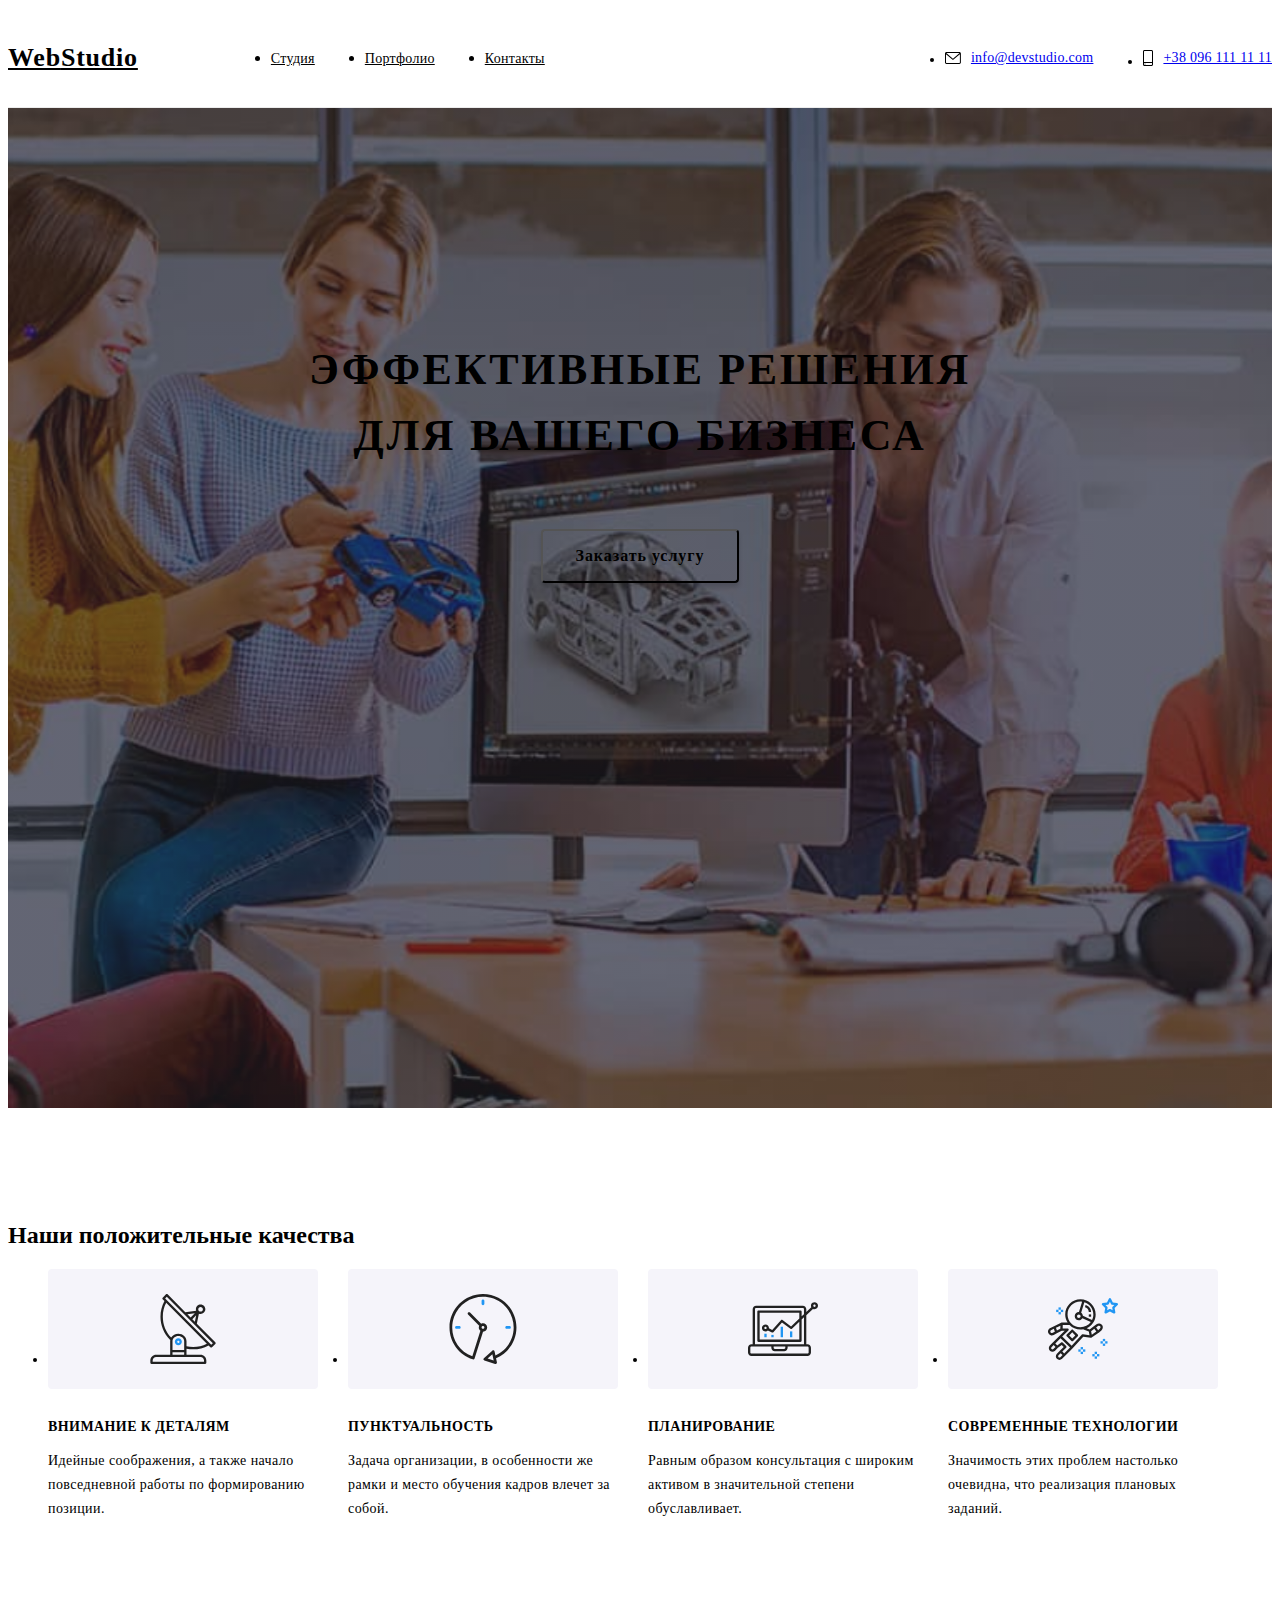
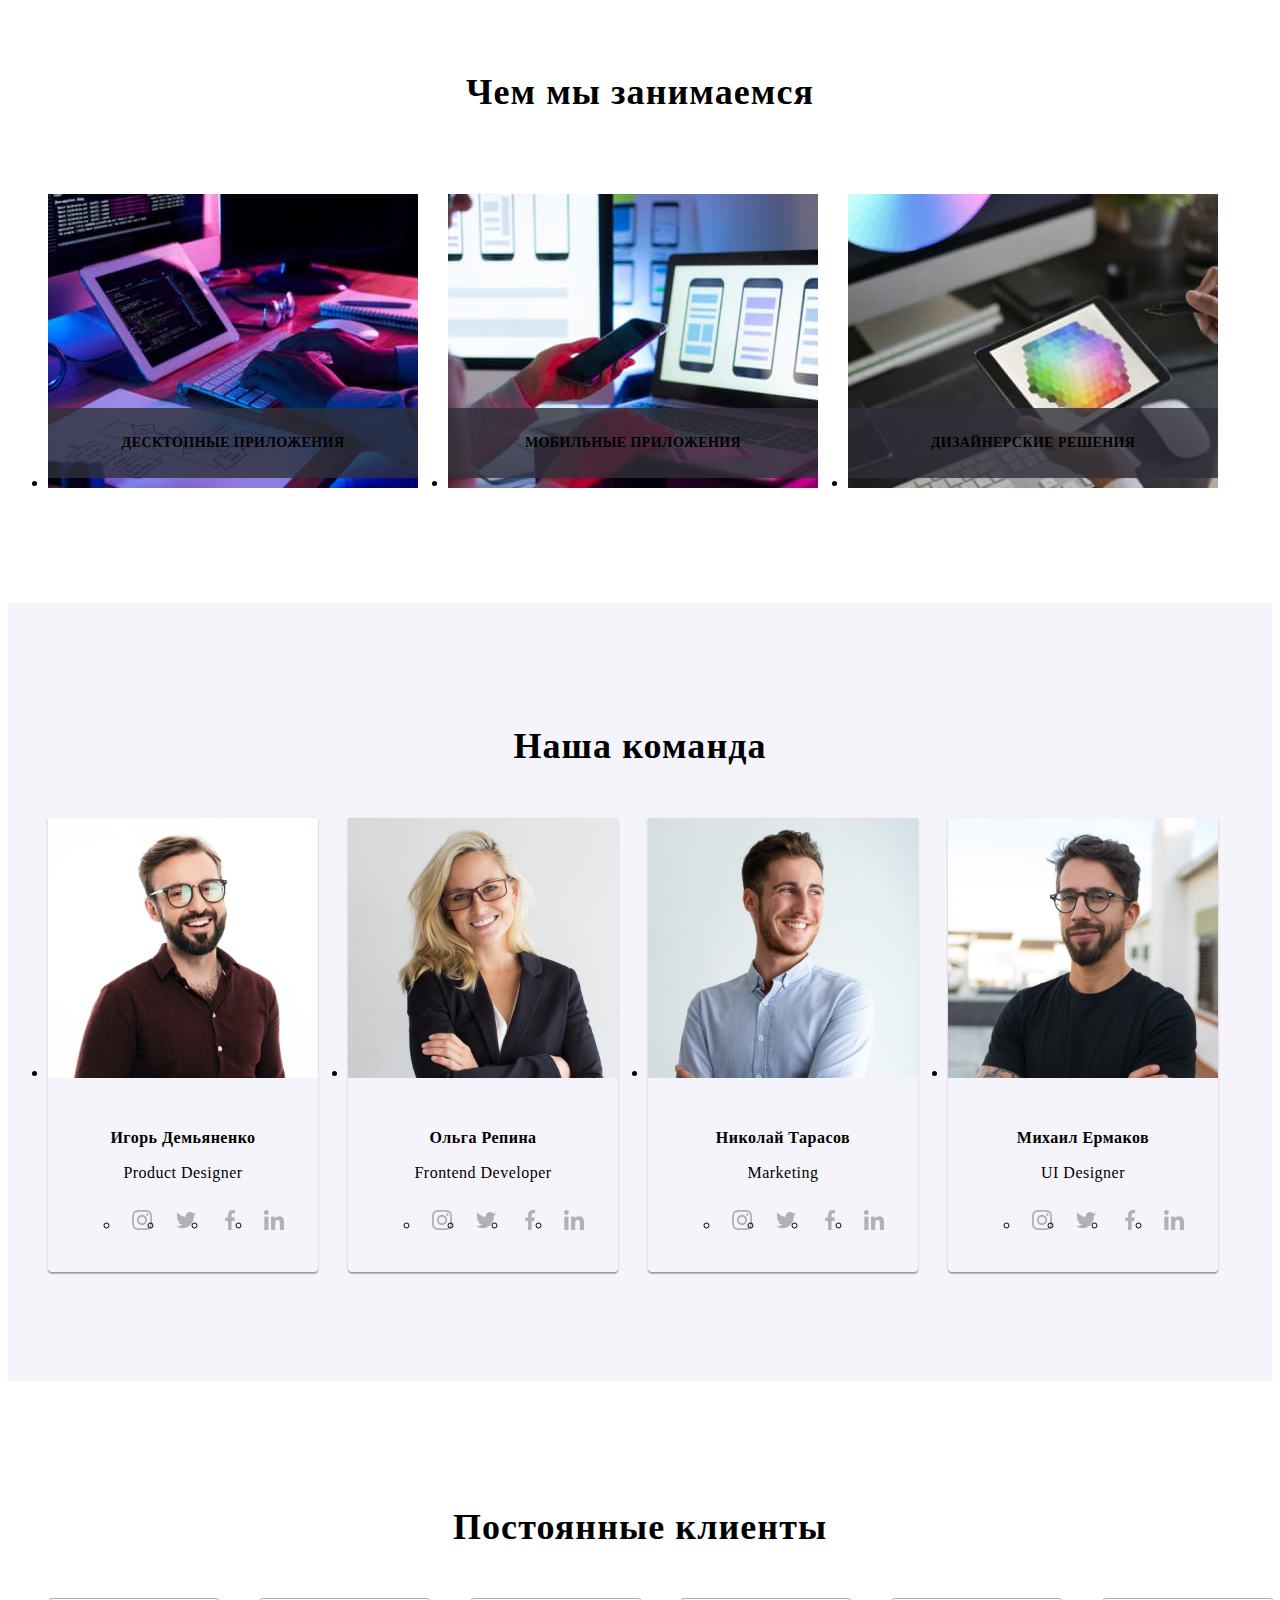
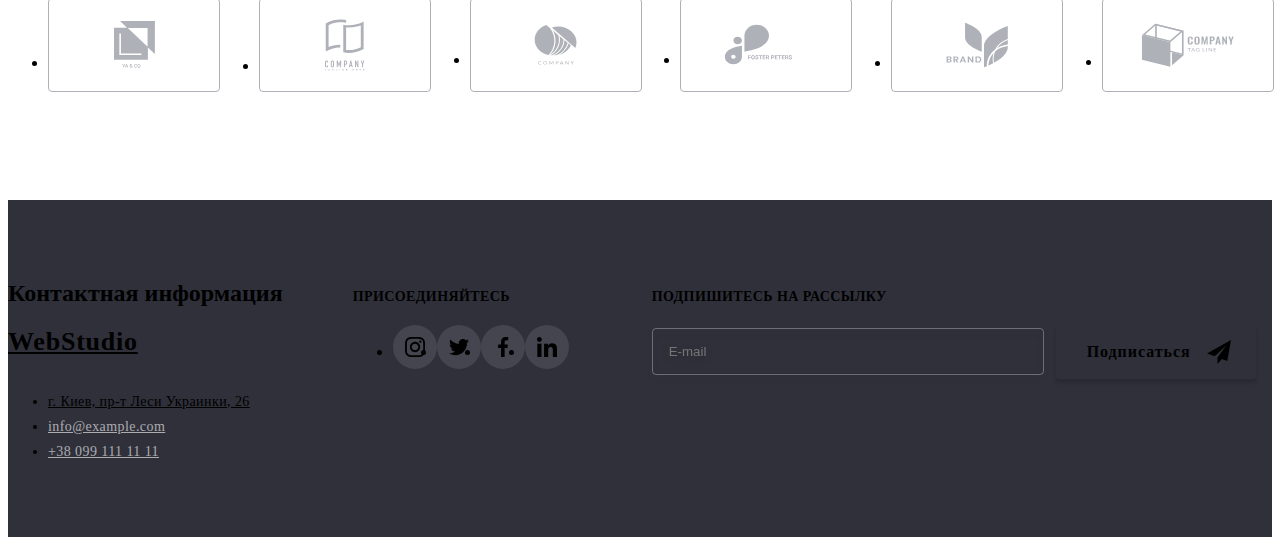
==== index.html @ 4a2175b0 "commit 1" ====
<!DOCTYPE html>
<html lang="ru">
<head>
    <meta charset="UTF-8">
    <meta http-equiv="X-UA-Compatible" content="IE=edge">
    <meta name="viewport" content="width, initial-scale=1.0">
    <title lang="en">WebStudio</title>
    <link rel="preconnect" href="https://fonts.gstatic.com">
    <link href="https://fonts.googleapis.com/css2?family=Raleway:wght@700&family=Roboto:wght@400;500;700;900&display=swap" rel="stylesheet">
    <link rel="stylesheet" href="https://cdnjs.cloudflare.com/ajax/libs/modern-normalize/1.1.0/modern-normalize.min.css" integrity="sha512-wpPYUAdjBVSE4KJnH1VR1HeZfpl1ub8YT/NKx4PuQ5NmX2tKuGu6U/JRp5y+Y8XG2tV+wKQpNHVUX03MfMFn9Q==" crossorigin="anonymous" referrerpolicy="no-referrer" />
    <link rel="stylesheet" href="https://cdnjs.cloudflare.com/ajax/libs/animate.css/4.1.1/animate.min.css"/>
    <link rel="stylesheet" href="./css/styles.css">
</head>
<body>
    <!--Шапка страницы-->
    <header class="header">     
       <!--Навигация на другие страницы-->
         <div class="container header-container">
            <nav class=" main-nav">
                <a  href="#WebStudio" class="logo link logo-shadow "><span class="logo-part">Web</span>Studio</a>
                <ul class="menu list">
                    <li class="menu-item">
                        <a class="menu-link link current" href="#студия">Студия</a>
                    </li>
                    <li class="menu-item">
                        <a class="menu-link link" href="./portfolio.html">Портфолио</a>
                    </li>
                    <li class="menu-item">
                        <a class="menu-link link" href="#контакты">Контакты</a>
                    </li>
                </ul>
            </nav>
            <ul class="communication list">
                <li class="communication-link ">                
                    <a class="mailto-tel-link link" href="mailto:info@devstudio.com">
                        <svg class=" icon" width="16"  height="12">
                            <use href="./images/icon/sprite.svg#icon-envelope" width="16" height="12"></use>
                        </svg>info@devstudio.com</a></li>
                <li class="communication-link" >
                    <a class="mailto-tel-link link" href="tel:+380961111111">
                        <svg class="icon" width="10" height="16"  >
                            <use href="./images/icon/sprite.svg#icon-smartphone" width="10" height="16" ></use>
                        </svg>+38 096 111 11 11</a></li>
             </ul>
         </div>
    </header>

    <main>
        <section class="hero">   
            <div class="container"> 
                <!--Решение-->
                <h1 class="hero-text">Эффективные решения для вашего бизнеса</h1>
                <button type="button" class="hero-button" data-modal-open> Заказать услугу </button> 
            </div>               
        </section>

      
        <section class="quality">
                <!--Положительные качества-->
            <div class="container"> 
                <h2 class="visually-hidden">Наши положительные качества</h2>
                <ul class="quality-list">
                    <li class="quality-item list">
                        <div class="quality-container">
                            <svg class="quality-icon">
                                <use href="./images/icon/sprite.svg#icon-antenna"></use>
                            </svg>
                        </div>
                        <h3 class="quality-title"> Внимание к деталям</h3>
                        <p class="quality-description">Идейные соображения, а также начало повседневной работы по формированию позиции.</p>
                    </li>
                    <li class="quality-item list">
                        <div class="quality-container">
                            <svg class="quality-icon">
                                <use href="./images/icon/sprite.svg#icon-clock"></use>
                            </svg>
                        </div>
                        <h3 class="quality-title"> Пунктуальность</h3>
                        <p class="quality-description">Задача организации, в особенности же рамки и место обучения кадров влечет за собой.</p>
                    </li>
                    <li class="quality-item list">
                        <div class="quality-container">
                            <svg class="quality-icon">
                                <use href="./images/icon/sprite.svg#icon-diagram"></use>
                            </svg>
                        </div>
                        <h3 class="quality-title"> Планирование</h3>
                        <p class="quality-description">Равным образом консультация с широким активом в значительной степени обуславливает.</p>
                    </li>
                    <li class="quality-item list">
                        <div class="quality-container">
                            <svg class="quality-icon">
                                <use href="./images/icon/sprite.svg#icon-astronaut"></use>
                            </svg>
                        </div>
                        <h3 class="quality-title"> Современные технологии</h3>
                        <p class="quality-description">Значимость этих проблем настолько очевидна, что реализация плановых заданий.</p>
                    </li>
                </ul>
            </div>
        </section>
   
            
        <section class="our-work">
            <!--Чем мы занимаемся--> 
            <div class="container">
                <h2 class="our-work-title">Чем мы занимаемся</h2>    
                <ul class="our-work-list list">
                    <li class="our-work-example">
                        <div class="out-work-card">
                            <img class="our-work-img" src="./images/work/typing_on_laptope.jpg" alt="Пишет код" width="370" height="294"  >
                            <p class="our-work-p">
                                Десктопные приложения
                            </p>
                        </div>
                    </li>
                    <li class="our-work-example">
                        <div class="out-work-card">
                            <img class="our-work-img" src="./images/work/laptop-screen.jpg" alt="Разрабатывает сайт под телефон" width="370" height="294" >
                            <p class="our-work-p">
                                Мобильные приложения
                            </p>
                        </div>
                    </li>
                    <li class="our-work-example">
                        <div class="out-work-card">
                            <img class="our-work-img" src="./images/work/thr-tablet.jpg" alt="Подбирает цветовую гамму" width="370" height="294" >
                            <p class="our-work-p">
                                Дизайнерские решения
                            </p>
                        </div>

                    </li>               
                </ul>
            </div>        

        </section>
  
        <section class="team">
            <!--Наша команда-->                  
            <div class="container">
                <h2 class="team-title">Наша команда</h2> 
                <ul class="team-list list">
                    <li class="team-item">
                       <img class="team-img" src="./images/team/igor-demyanenko.jpg" alt="Мужчина в очках" width="270" height="260">
                       <div class="team-item-information">
                         <h3 class="team-representative">Игорь Демьяненко</h3>
                         <p class="team-profession" lang="en">Product Designer</p>
                         <ul class="social-list list">
                             <li class="social-list-item">
                                 <a href="" class="social-list-link ">
                                    <svg class="social-list-icon">
                                        <use href="./images/icon/sprite.svg#icon-instagram"></use>
                                    </svg>   
                                 </a>
                                </li>
                             <li class="social-list-item">
                                 <a href=""  class="social-list-link ">
                                    <svg class="social-list-icon">
                                        <use href="./images/icon/sprite.svg#icon-twitter"></use>
                                    </svg>
                                 </a>
                                </li>
                             <li class="social-list-item">
                                 <a href=""  class="social-list-link ">
                                    <svg class="social-list-icon">
                                        <use href="./images/icon/sprite.svg#icon-facebook"></use>
                                    </svg>
                                 </a>
                                </li>
                             <li class="social-list-item">
                                 <a href=""  class="social-list-link ">
                                    <svg class="social-list-icon">
                                        <use href="./images/icon/sprite.svg#icon-linkedin"></use>
                                    </svg>
                                 </a>
                                </li>
                         </ul>
                       </div>                      
                   </li>
                    <li class="team-item">
                       <img class="team-img" src="./images/team/olga-repina.jpg" alt="Женщина в очках" width="270" height="260">
                       <div class="team-item-information">
                         <h3 class="team-representative">Ольга Репина</h3>
                         <p class="team-profession" lang="en">Frontend Developer</p>
                         <ul class="social-list list">
                            <li class="social-list-item">
                                <a  href="" class="social-list-link ">
                                   <svg class="social-list-icon">
                                       <use href="./images/icon/sprite.svg#icon-instagram"></use>
                                   </svg>   
                                </a>
                               </li>
                            <li class="social-list-item">
                                <a  href="" class="social-list-link ">
                                   <svg class="social-list-icon">
                                       <use href="./images/icon/sprite.svg#icon-twitter"></use>
                                   </svg>
                                </a>
                               </li>
                            <li class="social-list-item">
                                <a href=""  class="social-list-link ">
                                   <svg class="social-list-icon">
                                       <use href="./images/icon/sprite.svg#icon-facebook"></use>
                                   </svg>
                                </a>
                               </li>
                            <li class="social-list-item">
                                <a  href="" class="social-list-link ">
                                   <svg class="social-list-icon">
                                       <use href="./images/icon/sprite.svg#icon-linkedin"></use>
                                   </svg>
                                </a>
                               </li>
                        </ul>
                       </div>
                   </li>
                   <li class="team-item">
                       <img class="team-img" src="./images/team/nikolay-tarasov.jpg" alt="Мужчина" width="270" height="260">
                       <div class="team-item-information">
                         <h3 class="team-representative">Николай Тарасов</h3>
                         <p class="team-profession" lang="en">Marketing</p>
                         <ul class="social-list list">
                            <li class="social-list-item">
                                <a  href="" class="social-list-link ">
                                   <svg class="social-list-icon">
                                       <use href="./images/icon/sprite.svg#icon-instagram"></use>
                                   </svg>   
                                </a>
                               </li>
                            <li class="social-list-item">
                                <a  href="" class="social-list-link ">
                                   <svg class="social-list-icon">
                                       <use href="./images/icon/sprite.svg#icon-twitter"></use>
                                   </svg>
                                </a>
                               </li>
                            <li class="social-list-item">
                                <a  href="" class="social-list-link ">
                                   <svg class="social-list-icon">
                                       <use href="./images/icon/sprite.svg#icon-facebook"></use>
                                   </svg>
                                </a>
                               </li>
                            <li class="social-list-item">
                                <a  href="" class="social-list-link ">
                                   <svg class="social-list-icon">
                                       <use href="./images/icon/sprite.svg#icon-linkedin"></use>
                                   </svg>
                                </a>
                               </li>
                        </ul>
                       </div>
                   </li>
                   <li class="team-item">
                       <img class="team-img" src="./images/team/mikhail-yermakov.jpg" alt="Мужчина в очках" width="270" height="260">
                       <div class="team-item-information">
                         <h3 class="team-representative">Михаил Ермаков</h3>
                         <p class="team-profession" lang="en">UI Designer</p>
                         <ul class="social-list list">
                            <li class="social-list-item">
                                <a  href="" class="social-list-link ">
                                   <svg class="social-list-icon">
                                       <use href="./images/icon/sprite.svg#icon-instagram"></use>
                                   </svg>   
                                </a>
                               </li>
                            <li   class="social-list-item">
                                <a href="" class="social-list-link ">
                                   <svg class="social-list-icon">
                                       <use href="./images/icon/sprite.svg#icon-twitter"></use>
                                   </svg>
                                </a>
                               </li>
                            <li   class="social-list-item">
                                <a href="" class="social-list-link ">
                                   <svg class="social-list-icon">
                                       <use href="./images/icon/sprite.svg#icon-facebook"></use>
                                   </svg>
                                </a>
                               </li>
                            <li  class="social-list-item">
                                <a href="" class="social-list-link ">
                                   <svg class="social-list-icon">
                                       <use href="./images/icon/sprite.svg#icon-linkedin"></use>
                                   </svg>
                                </a>
                               </li>
                        </ul>
                       </div>

                   </li>
               </ul>
            </div>       

        </section>
        
        <section class="customers">
            <!--Постоянные клиенты-->
            <div class="container">
                <h2 class="customers-title">Постоянные клиенты</h2>
                <ul class="customers-list list">
                    <li class="customers-item list">
                        <a  href="" class="customers-list-link">
                            <svg class="customers-list-icon" width="41" height="47">
                                <use href="./images/icon/sprite.svg#icon-group-ya_co"></use>
                            </svg>   
                        </a>
                    </li>
                    <li  class="customers-item list">
                        <a  href="" class="customers-list-link">
                            <svg class="customers-list-icon" width="40" height="52">
                                <use href="./images/icon/sprite.svg#icon-group_company"></use>
                            </svg>   
                        </a>
                    </li>
                    <li class="customers-item list">
                        <a  href="" class="customers-list-link" >
                            <svg class="customers-list-icon" width="43" height="41">
                                <use href="./images/icon/sprite.svg#icon-group-compan"></use>
                            </svg>   
                        </a>
                    </li>
                    <li class="customers-item list">
                        <a  href="" class="customers-list-link">
                            <svg class="customers-list-icon" width="85" height="41">
                                <use href="./images/icon/sprite.svg#icon-group_foster"></use>
                            </svg>   
                        </a>
                    </li>
                    <li class="customers-item list" >
                        <a  href="" class="customers-list-link">
                             <svg class="customers-list-icon" width="63" height="46">
                                <use href="./images/icon/sprite.svg#icon-group_brand"></use>
                            </svg>   
                        </a>
                    </li>
                    <li class="customers-item list" > 
                        <a  href="" class="customers-list-link">
                             <svg class="customers-list-icon" width="94" height="44">
                                 <use href="./images/icon/sprite.svg#icon-group_tag"></use>
                             </svg>   
                         </a>
                    </li>
                </ul>
            </div>

        </section>
       
    </main>

    <footer class="footer">
        <div class="container footer-container">
            <div class="conteiner-address">
                <h2 class="visually-hidden">Контактная информация</h2>
                <!--Контактная информация-->       
                <a  href="#WebStudio" class="logo link logo-retreat"><span class="logo-part">Web</span><span class="logo-footer">Studio</span> </a>
               <address>
                   <ul class="footer-list list">
                       <li class="footer-item"> <a class="footer-address link" href="https://goo.gl/maps/m8xyBrowQKkQdfv96" target="_blank" rel="noopener noreferrer" >г. Киев, пр-т Леси Украинки, 26</a></li>
                       <li class="footer-item"><a class="footer-mailto link" href="mailto:info@example.com">info@example.com</a></li>
                       <li class="footer-item"> <a class="footer-tel link" href="tel:+380991111111">+38 099 111 11 11</a></li>  
                   </ul>               
               </address>
            </div>
           <div class="container-join">
            <h3 class="join-title" >присоединяйтесь</h3>
            <!--Coц сети--> 
            <ul class="join-list list">
             <li class="join-list-item">
                 <a  href="#" class="join-list-link ">
                    <svg class="join-list-icon">
                        <use href="./images/icon/sprite.svg#icon-instagram"></use>
                    </svg>   
                 </a>
                </li>
             <li class="join-list-item">
                 <a  href="#" class="join-list-link ">
                    <svg class="join-list-icon">
                        <use href="./images/icon/sprite.svg#icon-twitter"></use>
                    </svg>
                 </a>
                </li>
             <li class="join-list-item">
                 <a  href="#" class="join-list-link ">
                    <svg class="join-list-icon">
                        <use href="./images/icon/sprite.svg#icon-facebook"></use>
                    </svg>
                 </a>
                </li>
             <li class="join-list-item">
                 <a  href="#" class="join-list-link ">
                    <svg class="join-list-icon">
                        <use href="./images/icon/sprite.svg#icon-linkedin"></use>
                    </svg>
                 </a>
                </li>
         </ul>
           </div>
           <div class="conteiner-form">
               <h3 class="form-title">Подпишитесь на рассылку</h3>
               <form action="#" class="footer-form">
                   <label class="footer-label">
                       <span class="footer-label">
                            <input class="footer-input" type="email" name="email" placeholder="E-mail" required>
                            <button class="subscribe" type="submit">Подписаться
                                <svg class="subscribe-icon" width="24" height="24">
                                    <use href="./images/icon/sprite.svg#icon-send" ></use>
                                </svg>
                            </button>
                       </span>
                   </label>              
               </form>
           </div>
        </div>
    </footer>

    <div class="backdrop is-hidden" data-modal>
        <div class="modal ">
            <button type="button" class="modal-button" data-modal-close>
                <svg class="modal-icon" width="11" height="11">
                    <use href="./images/icon/sprite.svg#icon-dagger" ></use>
                </svg>
            </button>
            <form action="#" class="modal-form">
                <p class="modal-form-heat">Оставьте свои данные, мы вам перезвоним</p>
                <label class="modal-form-field">
                    Имя
                    <span class="modal-form-imput-wrapper">
                        <input type="text" name="user-name" class="modal-form-imput" 
                        minlength="2" pattern="[a-zA-Zа-яёА-ЯЁ]+" 
                        title="Имя должно содержать символы кирилицы или латиницы" required>
                        <svg class="modal-form-icon">
                            <use href="./images/icon/sprite.svg#icon-people"></use>
                        </svg>  
                    </span>
                </label>
                <label class="modal-form-field">
                    Телефон
                    <span class="modal-form-imput-wrapper">
                        <input type="tel" name="tel" class="modal-form-imput" 
                        pattern="[0-9]{3}-[0-9]{3}-[0-9]{2}-[0-9]{2}" title="050-000-00-00" required>
                        <svg class="modal-form-icon">
                            <use href="./images/icon/sprite.svg#icon-tel"></use>
                        </svg>  
                    </span>
                </label>
                <label class="modal-form-field">
                    Почта
                    <span class="modal-form-imput-wrapper">
                        <input type="email" name="email" class="modal-form-imput" required>
                        <svg class="modal-form-icon">
                            <use href="./images/icon/sprite.svg#icon-letter"></use>
                        </svg>  
                    </span>
                </label>
                <label class="modal-form-field">
                    Комментарий
                    <textarea name="user-message" class="modal-form-message" placeholder="Введите текст"></textarea>
                </label>
                <input type="checkbox" class="modal-form-checkbox visually-hidden" id="accept-police" required>
                <label for="accept-police" class="modal-form-checkbox-label"> 
                    Соглашаюсь с рассылкой и принимаю &nbsp; <a class="modal-form-checlbox-link link" href="#">Условия договора</a>
                </label>
                <button type="submit" class="modal-form-button">    
                    Отправить
                </button>
            </form>            

        </div>
    </div>

    <script src="./js/modal.js"></script>
</body>
</html>
---- css/styles.css ----
/*============header============*/




.header-container{
    display:flex;     
}

.header{
    border-bottom: 1px solid #ECECEC;
    padding-top: 25px;
    padding-bottom: 24px;
}

.main-nav{
    display: flex;
    align-items: center;
}

/*LOGO*/

.logo{
    margin-right: 93px;
    font-family: var(--secondary-font);
    font-weight: 700;
    font-size: 26px;
    line-height: 1.19;
    letter-spacing: 0.03em;

    color: #000000;
}

.logo-part{
    color: var(--accent-color);
}

/*MENU*/

.link.current{
    color: var(--accent-color);
}

.menu{
    display: flex; 
    align-items: center;
}

.menu-item:not(:last-child){
    margin-right: 50px;
}

.menu-link{
    position: relative;
    font-size: 14px;
    line-height: 1.14;
    letter-spacing: 0.02em;
    padding: 32px 0;         

    color: var(--title-text-colot);

    transition: color 250ms cubic-bezier(0.4, 0, 0.2, 1);
    animation-duration: 500ms;
}

.menu-link:hover,
.menu-link:focus{
    color:var(--accent-color);
}

.menu-link.current::after{
    content: "";
    position: absolute;
    width: 100%;
    height: 4px;
    bottom: 0;
    right: 0;

    background-color: var(--accent-color);
    border-radius: 2px;
}

/*MAILTO AND TEL*/

.communication{
    display: flex;
    margin-left: auto;
    align-items: center;

    font-size: 14px;
    line-height: 1.14;
    letter-spacing: 0.02em;

    fill: var(--secondary-color);
}

.communication-link:not(:last-child){
    margin-right: 50px;
}

.mailto-tel-link{
    display: flex;
    align-items: center;

    transition: fill 250ms cubic-bezier(0.4, 0, 0.2, 1),
    color 250ms cubic-bezier(0.4, 0, 0.2, 1);
}

.mailto-tel-link:hover,
.mailto-tel-link:focus{
    color: var(--accent-color);
    fill: var(--accent-color);
}

.icon{
    margin-right: 10px;
}


/*-----------INDEX--------------*/


/*============header============*/

/*hero*/

.hero{
    background-position: center;
    background-size: cover;
    max-width: 1600px;
    height: 600px;
    margin: 0 auto;
    padding-top: 200px;
    padding-bottom: 200px;

    background-color: #2F303A;
    background-image: linear-gradient(rgba(47, 48, 58, 0.4),
    rgba(47, 48, 58, 0.4))
    ,url("../images/hero/hero.jpg");

    text-align: center;

}

.hero-text{
    margin-right: auto;
    margin-left: auto;

    text-align: center;
    text-transform: uppercase;
    font-weight: 900;
    font-size: 44px;
    line-height: 1.5;
    letter-spacing: 0.06em;
    width: 696px;

    color: var(--primary-bg-color);
    }

 .hero-button{
    padding: 10px 32px;
    margin-top: 30px;
    
    font-family: var(--main-font);
    font-weight: 700;
    font-size: 16px;
    line-height: 1.88;
    align-items: center;
    letter-spacing: 0.06em;
    cursor:pointer;

    color: var(--primary-bg-color);

    background-color: var(--accent-color);
    box-shadow: 0px 4px 4px rgba(0, 0, 0, 0.15);
    border-radius: 4px;
    }


    /*quality*/

.quality{
    padding-top: 94px;
}

 .quality-list{
    display: flex;
    flex-wrap: wrap;
    margin-top: -30px;
    margin-left: -30px;


    font-weight: 400;
    font-size: 14px;
    letter-spacing: 0.03em;
    }

.quality-item {
    margin-top:  30px;
    margin-left: 30px;
    width: 270px;
    
}

.quality-title{
    margin-bottom: 10px;
    font-weight: 700;
    font-size: 14px;
    line-height: 1.14;
    text-transform: uppercase;

    color: var(--title-text-colot);
    }

    .quality-description{
        line-height: 1.71;
    }

.quality-container{
    display: flex;
    align-items: center;
    justify-content: center;
    height: 120px;
    width: 100%;
    text-align: center;
    margin-bottom: 30px;

    background: #F5F4FA;
    border-radius: 4px;
}

.quality-icon{
    width: 70px;
    height: 70px;
}

    /*work*/

.our-work{
    padding-top: 94px;
    padding-bottom: 94px;
}    

.our-work-title{
    padding-bottom: 50px;
    font-weight: 700;
    font-size: 36px;
    line-height: 1.16;
    text-align: center;
    letter-spacing: 0.03em;

    color: var(--title-text-colot);
}

.our-work-list{
    display: flex;
    flex-wrap: wrap;
    margin-top: -30px;
    margin-left: -30px;

}

.our-work-example{
    margin-top: 30px;
    margin-left: 30px;
}

.out-work-card{
    position: relative;
}

.our-work-p{
    position: absolute;
    padding-top: 27px;
    padding-bottom: 27px;
    width: 100%;
    bottom: 0;
    right: 0;

    font-family: var(--main-font);
    font-weight: 700;
    font-size: 14px;
    line-height: 1.14;
    text-align: center;
    letter-spacing: 0.03em;
    text-transform: uppercase;

    color: var(--primary-bg-color);
    background-color: rgba(47, 48, 58, 0.8);
}

/*team*/

.team{
    background: #F5F4FA;
    padding-top: 94px;
    padding-bottom: 94px;
}



.team-title{
    margin-bottom: 50px;
    font-weight: 700;
    font-size: 36px;
    line-height: 1.16;
    text-align: center;
    letter-spacing: 0.03em;

    color: var(--title-text-colot);
}

.team-list{
    display: flex;
    flex-wrap: wrap;
    margin-top: -30px;
    margin-left: -30px;
}

.team-item{
    margin-top: 30px;
    margin-left: 30px;

    width: 270px;
    background-color: var(--primary-bg-color);
    box-shadow: 0px 1px 3px rgba(0, 0, 0, 0.12), 
    0px 1px 1px rgba(0, 0, 0, 0.14), 0px 2px 1px rgba(0, 0, 0, 0.2);
    border-radius: 0px 0px 4px 4px;
}

.team-item-information{
    padding: 30px 32px;
}

.team-representative{
    margin-bottom: 10px;
    font-size: 16px;
    line-height: 1.19;
    text-align: center;
    white-space: pre;
    letter-spacing: 0.03em;

    color: var(--title-text-colot);
}

.team-profession{
    margin-bottom: 16px;
    font-weight: 400;
    font-size: 16px;
    line-height: 1.19;

    text-align: center;
    letter-spacing: 0.03em;
}

.social-list{
    display: flex;
    justify-content: space-between;
}

.social-list-icon{
    width: 20px;
    height: 20px;
}

.social-list-link{
    display: flex;
    align-items: center;
    justify-content: center;
    width: 44px;
    height: 44px;
    border-radius: 50%;
    background-color: transparent;
    fill: #AFB1B8;

    transition: fill 250ms cubic-bezier(0.4, 0, 0.2, 1),
    background-color 250ms cubic-bezier(0.4, 0, 0.2, 1);
}

.social-list-link:focus,
.social-list-link:hover{
    background-color:var(--accent-color);
    fill: var(--primary-bg-color);
} 

/*===============CUSTOMERS===================*/

.customers{
    padding-top: 94px;
    padding-bottom: 94px;
}

.customers-title{
    font-weight: 700;
    font-size: 36px;
    line-height: 1.17;
    text-align: center;
    letter-spacing: 0.03em;

    margin-bottom: 50px;
 
    color: var(--title-text-colot);
}

.customers-item:not(:last-child){
    margin-right: 30px;

}

.customers-list{
    display: flex;
    justify-content: space-between;
    align-items: center;
}

.customers-item{
    width: 170px;
    height: 92px;
}

.customers-list-link{
    display: flex;
    align-items: center;
    justify-content: center;
    width: 100%;
    height: 100%;
    text-align: center;

    background: transparent;
    fill:#AFB1B8;
    border: 1px solid #AFB1B8;
    border-radius: 4px;

    transition: fill 250ms cubic-bezier(0.4, 0, 0.2, 1),
    border 250ms cubic-bezier(0.4, 0, 0.2, 1);
}

.customers-list-link:hover,
.customers-list-link:focus{
    fill: var(--accent-color);
    border:1px solid var(--accent-color);
}


/*============FOOTER===============*/
.footer{
    
    padding-top: 60px;
    padding-bottom: 60px;
    background: #2F303A;
}

.footer-container{
    display: flex;
    align-items: baseline;
}

/* address */

.logo-footer{ 
    color: var(--primary-bg-color);
}

.logo-retreat{
    display: inline-block;
    margin-bottom: 20px;
    margin-right: 0;
}


.footer-item{
    font-style: normal;
    font-weight: 400;
    font-size: 14px;
    line-height: 1.17;

    letter-spacing: 0.03em;
}

.footer-item:not(:last-child){
    margin-bottom: 9px;
}

.footer-address{
    color: var(--primary-bg-color);
}

.footer-mailto,
.footer-tel{
    color: rgba(255, 255, 255, 0.6);

    transition: color 250ms cubic-bezier(0.4, 0, 0.2, 1);
}


.footer-mailto:hover,
.footer-mailto:focus{
    color: var(--accent-color);
}

.footer-tel:hover,
.footer-tel:focus{
    color: var(--accent-color);
}

.conteiner-address{
    margin-right: 70px;
}

/* join */

.container-join{ 
    margin-right: 93px;  
    width: 206px;
}

.join-title{
    margin-bottom: 20px;
    font-weight: 700;
    font-size: 14px;
    line-height: 1.14;
    letter-spacing: 0.03em;
    text-transform: uppercase;

    color: var(--primary-bg-color);
}

.join-list{
    display: flex;
    justify-content: space-between;
}


.join-list:not(:last-child){
    margin-right: 10px;
}


.join-list-icon{
    width: 20px;
    height: 20px;
}

.join-list-link{
    display: flex;
    align-items: center;
    justify-content: center;
    width: 44px;
    height: 44px;
    border-radius: 50%;
    background-color: rgba(255, 255, 255, 0.1);;
    fill: var(--primary-bg-color);

    transition: background-color 250ms cubic-bezier(0.4, 0, 0.2, 1);
}

.join-list-link:focus,
.join-list-link:hover{
    background-color:var(--accent-color);
} 

/* footer-form */

.conteiner-form{
    width: 570px;
}

.form-title{
    margin-bottom: 20px;
    font-family: var(--main-font);
    font-weight: 700;
    font-size: 14px;
    line-height: 1.14;
    letter-spacing: 0.03em;
    text-transform: uppercase;

    color: var(--primary-bg-color);
}

.footer-label{
    display: flex;
    align-items: center;
}

.footer-input{
    padding: 15px 16px;
    width: 358px;
    background-color: transparent;

    border: 1px solid rgba(255, 255, 255, 0.3);
    filter: drop-shadow(0px 4px 4px rgba(0, 0, 0, 0.15));
    border-radius: 4px;
    color: var(--primary-bg-color);
}

.footer-input:focus{
    outline: none;
    border-color: var(--primary-bg-color);
    background-color: transparent;
    color: var(--primary-bg-color);

}

.subscribe{
    width: 200px;
    padding-top: 10px;
    padding-bottom: 10px;
    padding-left: 29px;
    margin-left: 12px;

    font-family: var(--main-font);
    font-weight: 700;
    font-size: 16px;
    line-height: 1.87;
    color: var(--primary-bg-color);

    display: flex;
    align-items: center;
    text-align: center;
    letter-spacing: 0.06em;
    cursor: pointer;

    background-color: var(--accent-color);
    box-shadow: 0px 4px 4px rgba(0, 0, 0, 0.15);
    border-radius: 4px;
    border-color: transparent;
}

.subscribe-icon{
    fill: var(--primary-bg-color);
    margin: auto;
}

/*-----------PORTFOLIO-------------*/

/*------offers-------*/
.offers{
    padding-top: 94px;
    margin-bottom: 50px;
}

.offers-list{
    display: flex;
    justify-content: center;
}

.offer-item:not(:last-child){
    margin-right: 8px;
}
  

.button{
    padding: 6px 22px;
    font-family:var(--main-font);
    font-weight: 500;
    font-size: 16px;
    line-height: 1.63;

    text-align: center;
    letter-spacing: 0.03em;

    cursor:pointer;

    color: var(--title-text-colot);
    background-color: #F5F4FA;
    border-radius: 4px;
    border-color: transparent;

    transition: box-shadow 250ms cubic-bezier(0.4, 0, 0.2, 1),
    background-color 250ms cubic-bezier(0.4, 0, 0.2, 1),
    color 250ms cubic-bezier(0.4, 0, 0.2, 1);
}

.button:focus,
.button:hover{
    color: var(--primary-bg-color);
    background-color: var(--accent-color);
    box-shadow: 0px 3px 1px rgba(0, 0, 0, 0.1), 0px 1px 2px rgba(0, 0, 0, 0.08), 0px 2px 2px rgba(0, 0, 0, 0.12);
}

/*---------img------------*/

.portfolio{
    padding-bottom: 94px;
}

.portfolio-list{
    display: flex;
    flex-wrap: wrap;
    margin-left: -30px;
    margin-top: -30px;
}

.portfolio-item{
    margin-left: 30px;
    margin-top: 30px;
    width: 370px;
    text-decoration: none;

    background-color: var(--primary-bg-color);
    box-sizing: border-box;
}

.portfolio-focus{
    display: block;
    text-decoration: none;
    color: currentColor;

    transition: box-shadow 250ms cubic-bezier(0.4, 0, 0.2, 1);
}

.portfolio-focus:hover,
.portfolio-focus:focus{
    box-shadow: 0px 1px 1px rgba(0, 0, 0, 0.12), 
    0px 4px 4px rgba(0, 0, 0, 0.06), 1px 4px 6px rgba(0, 0, 0, 0.16);
}

.portfolio-information{
    padding: 20px 24px;
    border-right: 1px solid #EEEEEE;
    border-bottom: 1px solid #EEEEEE;
    border-left: 1px solid #EEEEEE;
    text-decoration: none;
}

.portfolio-title{
    margin-bottom: 4px;

    font-family: var(--main-font);
    font-weight: 700;
    font-size: 18px;
    line-height: 2;
    letter-spacing: 0.06em;

    color: var(--title-text-colot);
}

.portfolio-text{
    font-weight: 400;
    font-size: 16px;
    line-height: 1.88;

    letter-spacing: 0.03em;
}

.ortfolio-fucus-img-card{
    position: relative;
    overflow: hidden;
}

.overlay{
    position: absolute;
    padding: 62px 23px;
    overflow: auto;
    top: 0;
    left: 0;
    width: 100%;
    height: 100%;


    font-family: var(--main-font);
    font-weight: 400;
    font-size: 18px;
    line-height: 1.55;    
    letter-spacing: 0.03em;

    background-color: rgba(33, 150, 243, 0.9);;
    color: var(--primary-bg-color);
    border: 1px solid #000000;
    box-shadow: 0px 4px 4px rgba(0, 0, 0, 0.25);

    transform: translateY(100%);
    transition: transform 250ms cubic-bezier(0.4, 0, 0.2, 1);
}

.portfolio-focus:hover .overlay,
.portfolio-focus:focus .overlay{
    transform: translateY(0%);
}

/*================BACKDROP===============*/

.backdrop{
    position: fixed;
    top: 0;
    left: 0;
    width: 100vw;
    height: 100vh;
    background-color: rgba(0, 0, 0, 0.2);

    opacity:1;
    visibility: visible;
    pointer-events: auto;
    transition: opacity 500ms linear, visibility 500ms linear;

}

.modal{
    padding: 40px;
    width: 528px;
    height: 581px;
    background-color: var(--primary-bg-color);
    position: absolute;
    left: 50%;
    top: 50%;
    transform: translate(-50%, -50%);
}

.modal-button{
    position: absolute;
    width: 30px;
    height: 30px;
    cursor: pointer;
    top: 8px;
    right: 8px;
    padding: 0;

    border-radius: 50%;
    background-color: var(--primary-bg-color);
    border: 1px solid rgba(0, 0, 0, 0.1);
}

.modal-button:focus .modal-icon{
    fill: var(--accent-color);
}

.modal-icon{
    text-align: center;
    fill: #000000;
    transition: fill 250ms cubic-bezier(0.4, 0, 0.2, 1);
}

/* .modal-button:focus{
    fill: var(--accent-color);
} */

.is-hidden{
    opacity:0;
    visibility: hidden;
    pointer-events: none;
}

/* in modal */

.modal-form{
    display: flex;
    flex-direction: column;
}

.modal-form-heat{
    margin-bottom: 12px;

    font-family: var(--main-font);
    font-weight: 700;
    font-size: 20px;
    line-height: 1.15;
    text-align: center;
    letter-spacing: 0.03em;
    
    color: var(--title-text-colot);
}

.modal-form-field{
    margin-bottom: 10px;

    font-family: var(--main-font);
    font-weight: 400;
    font-size: 12px;
    line-height: 1.16;
    letter-spacing: 0.01em;
    
    color: var(--secondary-color);
}

.modal-form-imput-wrapper{
    display: block;
    position: relative;
    margin-top: 4px;
}

.modal-form-imput{
    padding: 12px 42px;
    width: 100%;
    height: 40px;

    border: 1px solid rgba(33, 33, 33, 0.2);
    border-radius: 4px;

    transition: border-color 250ms cubic-bezier(0.4, 0, 0.2, 1),
    fill 250ms cubic-bezier(0.4, 0, 0.2, 1);
}

.modal-form-imput:focus{
    outline: none;
    border-color: var(--accent-color);
}

.modal-form-imput:focus+ .modal-form-icon{
    fill: var(--accent-color);
}

.modal-form-message{
    margin-top: 4px;
    padding: 12px 16px;

    resize: none;
    width: 100%;
    height: 120px;

    border: 1px solid rgba(33, 33, 33, 0.2);
    border-radius: 4px;
    transition: border-color 250ms cubic-bezier(0.4, 0, 0.2, 1);
}

.modal-form-message:focus{
    outline: none;
    border-color: var(--accent-color);
}
    
.modal-form-icon{
    position: absolute;
    bottom: 11px;
    left: 12px;
    width: 18px;
    height: 18px; 
}

.modal-form-checkbox:checked + .modal-form-checkbox-label::before {
    background-color: var(--accent-color);
    background-image: url(../images/icon/iconcheck.svg);    
    background-repeat: no-repeat;
    background-position: center;    
    background-origin: padding-box;
    border-color:var(--accent-color);
}

.modal-form-checkbox:focus + .modal-form-checkbox-label::before {
    border-color: var(--accent-color);
}

.modal-form-checkbox{
    transition: outline 250ms cubic-bezier(0.4, 0, 0.2, 1);
}


.modal-form-checkbox-label {
    display: flex;
    align-items: center;
    font-size: 12px;
    margin-bottom: 20px;
}
  
.modal-form-checkbox-label::before {
    display: block;
    content: "";
    width: 16px;
    height: 15px;
    border: 2px solid #212121;
    cursor: pointer;
    margin-right: 8px;
    border-radius: 4px;
}

.modal-form-checkbox-label{
    display: flex;
    align-items: center;
    margin-bottom: 30px;

    font-family: var(--main-font);
    font-weight: 400;
    font-size: 14px;
    line-height: 2;
    letter-spacing: 0.03em;

    color: var(--secondary-color);
}

.modal-form-button{
    margin-right: auto;
    margin-left: auto;
    padding-top: 10px;
    padding-bottom: 10px;
    width: 200px;
    
    font-family: var(--main-font);
    font-weight: 700;
    font-size: 16px;
    line-height: 1.88;
    align-items: center;
    letter-spacing: 0.06em;
    cursor:pointer;
    
    color: var(--primary-bg-color);
    
    background: #2196F3;
    box-shadow: 0px 4px 4px rgba(0, 0, 0, 0.15);
    border-radius: 4px;
    border-color: transparent;
}

.modal-form-checlbox-link {
    font-family: var(--main-font);
    font-weight: 400;
    font-size: 14px;
    line-height: 2;
    
    letter-spacing: 0.03em;
    text-decoration-line: underline;
    color: var(--accent-color);
}
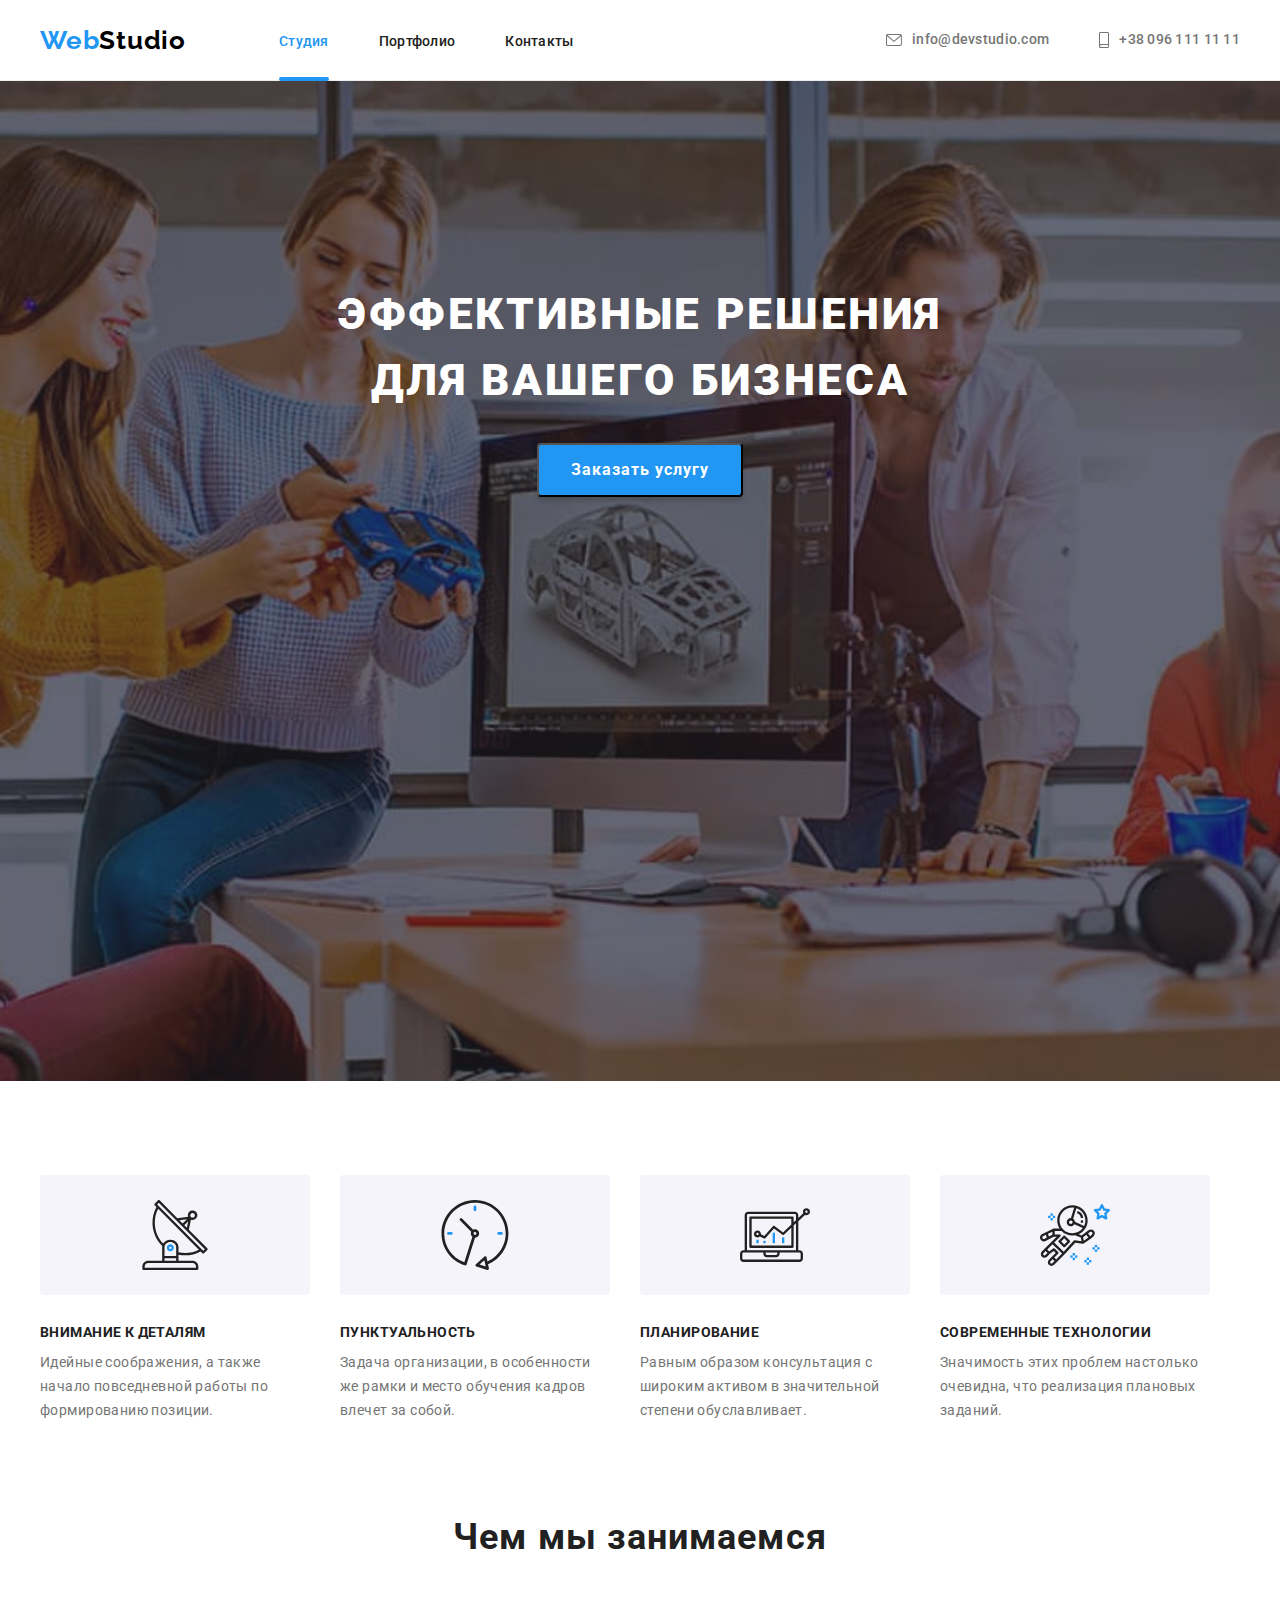
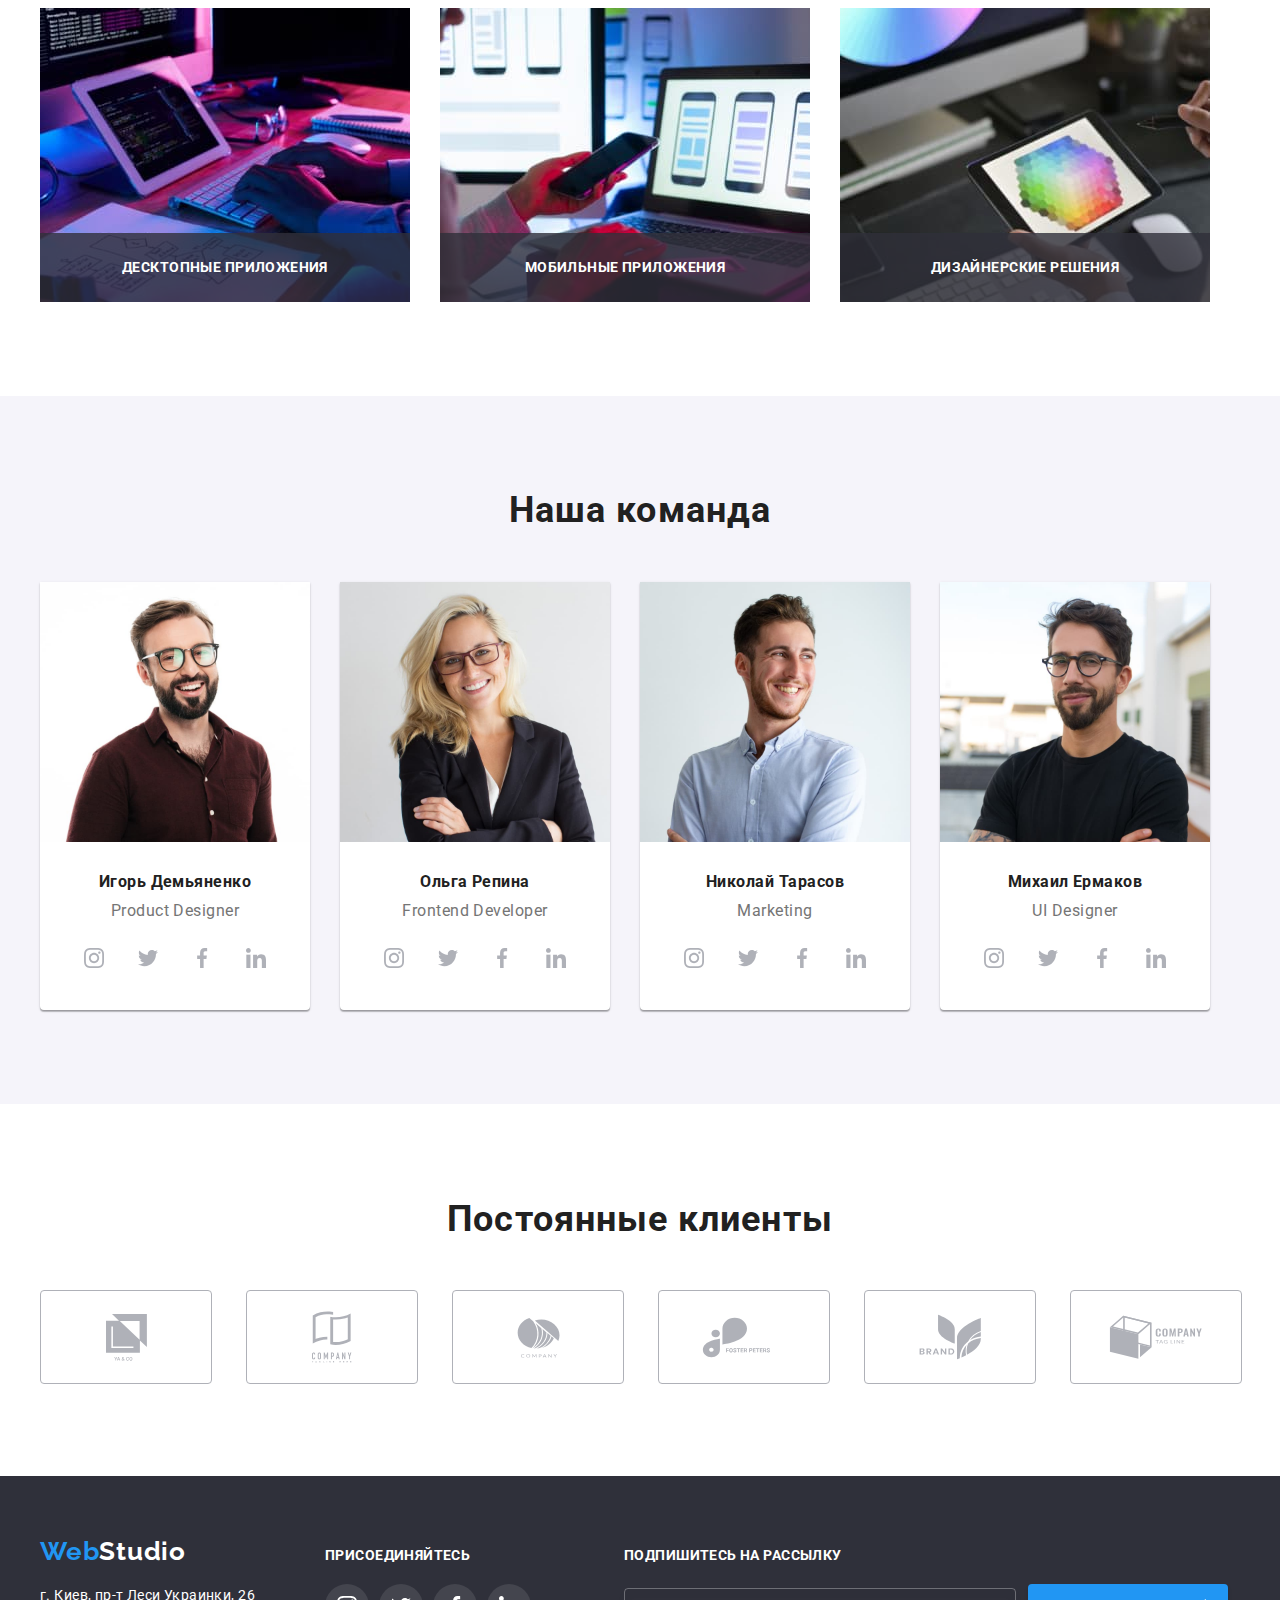
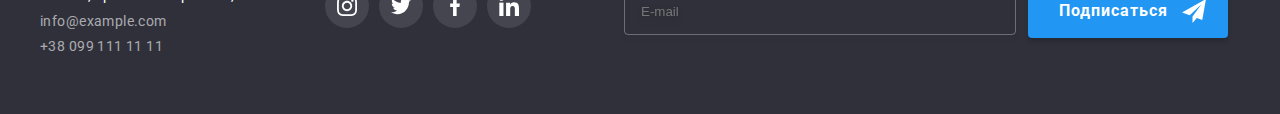
==== commit e7928899: "перетворення з css на scss" ====
--- a/index.html
+++ b/index.html
@@ -9,7 +9,7 @@
     <link href="https://fonts.googleapis.com/css2?family=Raleway:wght@700&family=Roboto:wght@400;500;700;900&display=swap" rel="stylesheet">
     <link rel="stylesheet" href="https://cdnjs.cloudflare.com/ajax/libs/modern-normalize/1.1.0/modern-normalize.min.css" integrity="sha512-wpPYUAdjBVSE4KJnH1VR1HeZfpl1ub8YT/NKx4PuQ5NmX2tKuGu6U/JRp5y+Y8XG2tV+wKQpNHVUX03MfMFn9Q==" crossorigin="anonymous" referrerpolicy="no-referrer" />
     <link rel="stylesheet" href="https://cdnjs.cloudflare.com/ajax/libs/animate.css/4.1.1/animate.min.css"/>
-    <link rel="stylesheet" href="./css/styles.css">
+    <link rel="stylesheet" href="./css/main.min.css">
 </head>
 <body>
     <!--Шапка страницы-->
--- a/css/main.min.css
+++ b/css/main.min.css
@@ -0,0 +1,2 @@
+:root{--main-font:'Roboto', "Sans","Lato", sans-serif;--secondary-font:'Raleway', "Montserrat", sans-serif;--title-text-colot: #212121;--accent-color: #2196F3;--primary-bg-color:#FFFFFF;--secondary-color:#757575}.visually-hidden{position:absolute;width:1px;height:1px;margin:-1px;border:0;padding:0;white-space:nowrap;clip-path:inset(100%);clip:rect(0 0 0 0);overflow:hidden}body{font-family:var(--main-font);font-weight:500;margin:0px;color:var(--secondary-color);background:var(--primary-bg-color)}h1,h2,h3,h4,h5,h6,p{margin-top:0;margin-bottom:0}ul,ol{margin-top:0;margin-bottom:0;padding-left:0}img{display:block;max-width:100%;height:auto}.list{list-style:none}.link{text-decoration:none;color:inherit}.container{width:1200px;padding-left:15px;padding-right:15px;margin:0 auto}.backdrop{position:fixed;top:0;left:0;width:100vw;height:100vh;background-color:rgba(0,0,0,0.2);opacity:1;visibility:visible;pointer-events:auto;transition:opacity 500ms linear, visibility 500ms linear}.is-hidden{opacity:0;visibility:hidden;pointer-events:none}.logo{margin-right:93px;font-family:var(--secondary-font);font-weight:700;font-size:26px;line-height:1.19;letter-spacing:0.03em;color:#000000}.logo-part{color:var(--accent-color)}.logo-footer{color:var(--primary-bg-color)}.logo-retreat{display:inline-block;margin-bottom:20px;margin-right:0}.social-list{display:flex;justify-content:space-between}.social-list-icon{width:20px;height:20px}.social-list-link{display:flex;align-items:center;justify-content:center;width:44px;height:44px;border-radius:50%;background-color:transparent;fill:#AFB1B8;transition:fill 250ms cubic-bezier(0.4, 0, 0.2, 1),background-color 250ms cubic-bezier(0.4, 0, 0.2, 1)}.social-list-link:focus,.social-list-link:hover{background-color:var(--accent-color);fill:var(--primary-bg-color)}.button{padding:6px 22px;font-family:var(--main-font);font-weight:500;font-size:16px;line-height:1.63;text-align:center;letter-spacing:0.03em;cursor:pointer;color:var(--title-text-colot);background-color:#F5F4FA;border-radius:4px;border-color:transparent;transition:box-shadow 250ms cubic-bezier(0.4, 0, 0.2, 1),background-color 250ms cubic-bezier(0.4, 0, 0.2, 1),color 250ms cubic-bezier(0.4, 0, 0.2, 1)}.button:focus,.button:hover{color:var(--primary-bg-color);background-color:var(--accent-color);box-shadow:0px 3px 1px rgba(0,0,0,0.1),0px 1px 2px rgba(0,0,0,0.08),0px 2px 2px rgba(0,0,0,0.12)}.header-container{display:flex}.header{border-bottom:1px solid #ECECEC;padding-top:25px;padding-bottom:24px}.main-nav{display:flex;align-items:center}.link.current{color:var(--accent-color)}.menu{display:flex;align-items:center}.menu-item:not(:last-child){margin-right:50px}.menu-link{position:relative;font-size:14px;line-height:1.14;letter-spacing:0.02em;padding:32px 0;color:var(--title-text-colot);transition:color 250ms cubic-bezier(0.4, 0, 0.2, 1);animation-duration:500ms}.menu-link:hover,.menu-link:focus{color:var(--accent-color)}.menu-link.current::after{content:"";position:absolute;width:100%;height:4px;bottom:0;right:0;background-color:var(--accent-color);border-radius:2px}.communication{display:flex;margin-left:auto;align-items:center;font-size:14px;line-height:1.14;letter-spacing:0.02em;fill:var(--secondary-color)}.communication-link:not(:last-child){margin-right:50px}.mailto-tel-link{display:flex;align-items:center;transition:fill 250ms cubic-bezier(0.4, 0, 0.2, 1),color 250ms cubic-bezier(0.4, 0, 0.2, 1)}.mailto-tel-link:hover,.mailto-tel-link:focus{color:var(--accent-color);fill:var(--accent-color)}.icon{margin-right:10px}.modal{padding:40px;width:528px;height:581px;background-color:var(--primary-bg-color);position:absolute;left:50%;top:50%;transform:translate(-50%, -50%)}.modal-button{position:absolute;width:30px;height:30px;cursor:pointer;top:8px;right:8px;padding:0;border-radius:50%;background-color:var(--primary-bg-color);border:1px solid rgba(0,0,0,0.1)}.modal-button:focus .modal-icon{fill:var(--accent-color)}.modal-icon{text-align:center;fill:#000000;transition:fill 250ms cubic-bezier(0.4, 0, 0.2, 1)}.modal-form{display:flex;flex-direction:column}.modal-form-heat{margin-bottom:12px;font-family:var(--main-font);font-weight:700;font-size:20px;line-height:1.15;text-align:center;letter-spacing:0.03em;color:var(--title-text-colot)}.modal-form-field{margin-bottom:10px;font-family:var(--main-font);font-weight:400;font-size:12px;line-height:1.16;letter-spacing:0.01em;color:var(--secondary-color)}.modal-form-imput-wrapper{display:block;position:relative;margin-top:4px}.modal-form-imput{padding:12px 42px;width:100%;height:40px;border:1px solid rgba(33,33,33,0.2);border-radius:4px;transition:border-color 250ms cubic-bezier(0.4, 0, 0.2, 1),fill 250ms cubic-bezier(0.4, 0, 0.2, 1)}.modal-form-imput:focus{outline:none;border-color:var(--accent-color)}.modal-form-imput:focus+.modal-form-icon{fill:var(--accent-color)}.modal-form-message{margin-top:4px;padding:12px 16px;resize:none;width:100%;height:120px;border:1px solid rgba(33,33,33,0.2);border-radius:4px;transition:border-color 250ms cubic-bezier(0.4, 0, 0.2, 1)}.modal-form-message:focus{outline:none;border-color:var(--accent-color)}.modal-form-icon{position:absolute;bottom:11px;left:12px;width:18px;height:18px}.modal-form-checkbox:checked+.modal-form-checkbox-label::before{background-color:var(--accent-color);background-image:url(../images/icon/iconcheck.svg);background-repeat:no-repeat;background-position:center;background-origin:padding-box;border-color:var(--accent-color)}.modal-form-checkbox:focus+.modal-form-checkbox-label::before{border-color:var(--accent-color)}.modal-form-checkbox{transition:outline 250ms cubic-bezier(0.4, 0, 0.2, 1)}.modal-form-checkbox-label{display:flex;align-items:center;font-size:12px;margin-bottom:20px}.modal-form-checkbox-label::before{display:block;content:"";width:16px;height:15px;border:2px solid #212121;cursor:pointer;margin-right:8px;border-radius:4px}.modal-form-checkbox-label{display:flex;align-items:center;margin-bottom:30px;font-family:var(--main-font);font-weight:400;font-size:14px;line-height:2;letter-spacing:0.03em;color:var(--secondary-color)}.modal-form-button{margin-right:auto;margin-left:auto;padding-top:10px;padding-bottom:10px;width:200px;font-family:var(--main-font);font-weight:700;font-size:16px;line-height:1.88;align-items:center;letter-spacing:0.06em;cursor:pointer;color:var(--primary-bg-color);background:#2196F3;box-shadow:0px 4px 4px rgba(0,0,0,0.15);border-radius:4px;border-color:transparent}.modal-form-checlbox-link{font-family:var(--main-font);font-weight:400;font-size:14px;line-height:2;letter-spacing:0.03em;text-decoration-line:underline;color:var(--accent-color)}.hero{background-position:center;background-size:cover;max-width:1600px;height:600px;margin:0 auto;padding-top:200px;padding-bottom:200px;background-color:#2F303A;background-image:linear-gradient(rgba(47,48,58,0.4), rgba(47,48,58,0.4)),url("../images/hero/hero.jpg");text-align:center}.hero-text{margin-right:auto;margin-left:auto;text-align:center;text-transform:uppercase;font-weight:900;font-size:44px;line-height:1.5;letter-spacing:0.06em;width:696px;color:var(--primary-bg-color)}.hero-button{padding:10px 32px;margin-top:30px;font-family:var(--main-font);font-weight:700;font-size:16px;line-height:1.88;align-items:center;letter-spacing:0.06em;cursor:pointer;color:var(--primary-bg-color);background-color:var(--accent-color);box-shadow:0px 4px 4px rgba(0,0,0,0.15);border-radius:4px}.our-work{padding-top:94px;padding-bottom:94px}.our-work-title{padding-bottom:50px;font-weight:700;font-size:36px;line-height:1.16;text-align:center;letter-spacing:0.03em;color:var(--title-text-colot)}.our-work-list{display:flex;flex-wrap:wrap;margin-top:-30px;margin-left:-30px}.our-work-example{margin-top:30px;margin-left:30px}.out-work-card{position:relative}.our-work-p{position:absolute;padding-top:27px;padding-bottom:27px;width:100%;bottom:0;right:0;font-family:var(--main-font);font-weight:700;font-size:14px;line-height:1.14;text-align:center;letter-spacing:0.03em;text-transform:uppercase;color:var(--primary-bg-color);background-color:rgba(47,48,58,0.8)}.quality{padding-top:94px}.quality-list{display:flex;flex-wrap:wrap;margin-top:-30px;margin-left:-30px;font-weight:400;font-size:14px;letter-spacing:0.03em}.quality-item{margin-top:30px;margin-left:30px;width:270px}.quality-title{margin-bottom:10px;font-weight:700;font-size:14px;line-height:1.14;text-transform:uppercase;color:var(--title-text-colot)}.quality-description{line-height:1.71}.quality-container{display:flex;align-items:center;justify-content:center;height:120px;width:100%;text-align:center;margin-bottom:30px;background:#F5F4FA;border-radius:4px}.quality-icon{width:70px;height:70px}.team{background:#F5F4FA;padding-top:94px;padding-bottom:94px}.team-title{margin-bottom:50px;font-weight:700;font-size:36px;line-height:1.16;text-align:center;letter-spacing:0.03em;color:var(--title-text-colot)}.team-list{display:flex;flex-wrap:wrap;margin-top:-30px;margin-left:-30px}.team-item{margin-top:30px;margin-left:30px;width:270px;background-color:var(--primary-bg-color);box-shadow:0px 1px 3px rgba(0,0,0,0.12),0px 1px 1px rgba(0,0,0,0.14),0px 2px 1px rgba(0,0,0,0.2);border-radius:0px 0px 4px 4px}.team-item-information{padding:30px 32px}.team-representative{margin-bottom:10px;font-size:16px;line-height:1.19;text-align:center;white-space:pre;letter-spacing:0.03em;color:var(--title-text-colot)}.team-profession{margin-bottom:16px;font-weight:400;font-size:16px;line-height:1.19;text-align:center;letter-spacing:0.03em}.customers{padding-top:94px;padding-bottom:94px}.customers-title{font-weight:700;font-size:36px;line-height:1.17;text-align:center;letter-spacing:0.03em;margin-bottom:50px;color:var(--title-text-colot)}.customers-item:not(:last-child){margin-right:30px}.customers-list{display:flex;justify-content:space-between;align-items:center}.customers-item{width:170px;height:92px}.customers-list-link{display:flex;align-items:center;justify-content:center;width:100%;height:100%;text-align:center;background:transparent;fill:#AFB1B8;border:1px solid #AFB1B8;border-radius:4px;transition:fill 250ms cubic-bezier(0.4, 0, 0.2, 1),border 250ms cubic-bezier(0.4, 0, 0.2, 1)}.customers-list-link:hover,.customers-list-link:focus{fill:var(--accent-color);border:1px solid var(--accent-color)}.container-join{margin-right:93px;width:206px}.join-title{margin-bottom:20px;font-weight:700;font-size:14px;line-height:1.14;letter-spacing:0.03em;text-transform:uppercase;color:var(--primary-bg-color)}.join-list{display:flex;justify-content:space-between}.join-list:not(:last-child){margin-right:10px}.join-list-icon{width:20px;height:20px}.join-list-link{display:flex;align-items:center;justify-content:center;width:44px;height:44px;border-radius:50%;background-color:rgba(255,255,255,0.1);fill:var(--primary-bg-color);transition:background-color 250ms cubic-bezier(0.4, 0, 0.2, 1)}.join-list-link:focus,.join-list-link:hover{background-color:var(--accent-color)}.footer{padding-top:60px;padding-bottom:60px;background:#2F303A}.footer-container{display:flex;align-items:baseline}.footer-item{font-style:normal;font-weight:400;font-size:14px;line-height:1.17;letter-spacing:0.03em}.footer-item:not(:last-child){margin-bottom:9px}.footer-address{color:var(--primary-bg-color)}.footer-mailto,.footer-tel{color:rgba(255,255,255,0.6);transition:color 250ms cubic-bezier(0.4, 0, 0.2, 1)}.footer-mailto:hover,.footer-mailto:focus{color:var(--accent-color)}.footer-tel:hover,.footer-tel:focus{color:var(--accent-color)}.conteiner-address{margin-right:70px}.conteiner-form{width:570px}.form-title{margin-bottom:20px;font-family:var(--main-font);font-weight:700;font-size:14px;line-height:1.14;letter-spacing:0.03em;text-transform:uppercase;color:var(--primary-bg-color)}.footer-label{display:flex;align-items:center}.footer-input{padding:15px 16px;width:358px;background-color:transparent;border:1px solid rgba(255,255,255,0.3);filter:drop-shadow(0px 4px 4px rgba(0,0,0,0.15));border-radius:4px;color:var(--primary-bg-color)}.footer-input:focus{outline:none;border-color:var(--primary-bg-color);background-color:transparent;color:var(--primary-bg-color)}.subscribe{width:200px;padding-top:10px;padding-bottom:10px;padding-left:29px;margin-left:12px;font-family:var(--main-font);font-weight:700;font-size:16px;line-height:1.87;color:var(--primary-bg-color);display:flex;align-items:center;text-align:center;letter-spacing:0.06em;cursor:pointer;background-color:var(--accent-color);box-shadow:0px 4px 4px rgba(0,0,0,0.15);border-radius:4px;border-color:transparent}.subscribe-icon{fill:var(--primary-bg-color);margin:auto}.offers{padding-top:94px;margin-bottom:50px}.offers-list{display:flex;justify-content:center}.offer-item:not(:last-child){margin-right:8px}.portfolio{padding-bottom:94px}.portfolio-list{display:flex;flex-wrap:wrap;margin-left:-30px;margin-top:-30px}.portfolio-item{margin-left:30px;margin-top:30px;width:370px;text-decoration:none;background-color:var(--primary-bg-color);box-sizing:border-box}.portfolio-focus{display:block;text-decoration:none;color:currentColor;transition:box-shadow 250ms cubic-bezier(0.4, 0, 0.2, 1)}.portfolio-focus:hover,.portfolio-focus:focus{box-shadow:0px 1px 1px rgba(0,0,0,0.12),0px 4px 4px rgba(0,0,0,0.06),1px 4px 6px rgba(0,0,0,0.16)}.portfolio-information{padding:20px 24px;border-right:1px solid #EEEEEE;border-bottom:1px solid #EEEEEE;border-left:1px solid #EEEEEE;text-decoration:none}.portfolio-title{margin-bottom:4px;font-family:var(--main-font);font-weight:700;font-size:18px;line-height:2;letter-spacing:0.06em;color:var(--title-text-colot)}.portfolio-text{font-weight:400;font-size:16px;line-height:1.88;letter-spacing:0.03em}.ortfolio-fucus-img-card{position:relative;overflow:hidden}.overlay{position:absolute;padding:62px 23px;overflow:auto;top:0;left:0;width:100%;height:100%;font-family:var(--main-font);font-weight:400;font-size:18px;line-height:1.55;letter-spacing:0.03em;background-color:rgba(33,150,243,0.9);color:var(--primary-bg-color);border:1px solid #000000;box-shadow:0px 4px 4px rgba(0,0,0,0.25);transform:translateY(100%);transition:transform 250ms cubic-bezier(0.4, 0, 0.2, 1)}.portfolio-focus:hover .overlay,.portfolio-focus:focus .overlay{transform:translateY(0%)}
+/*# sourceMappingURL=main.min.css.map */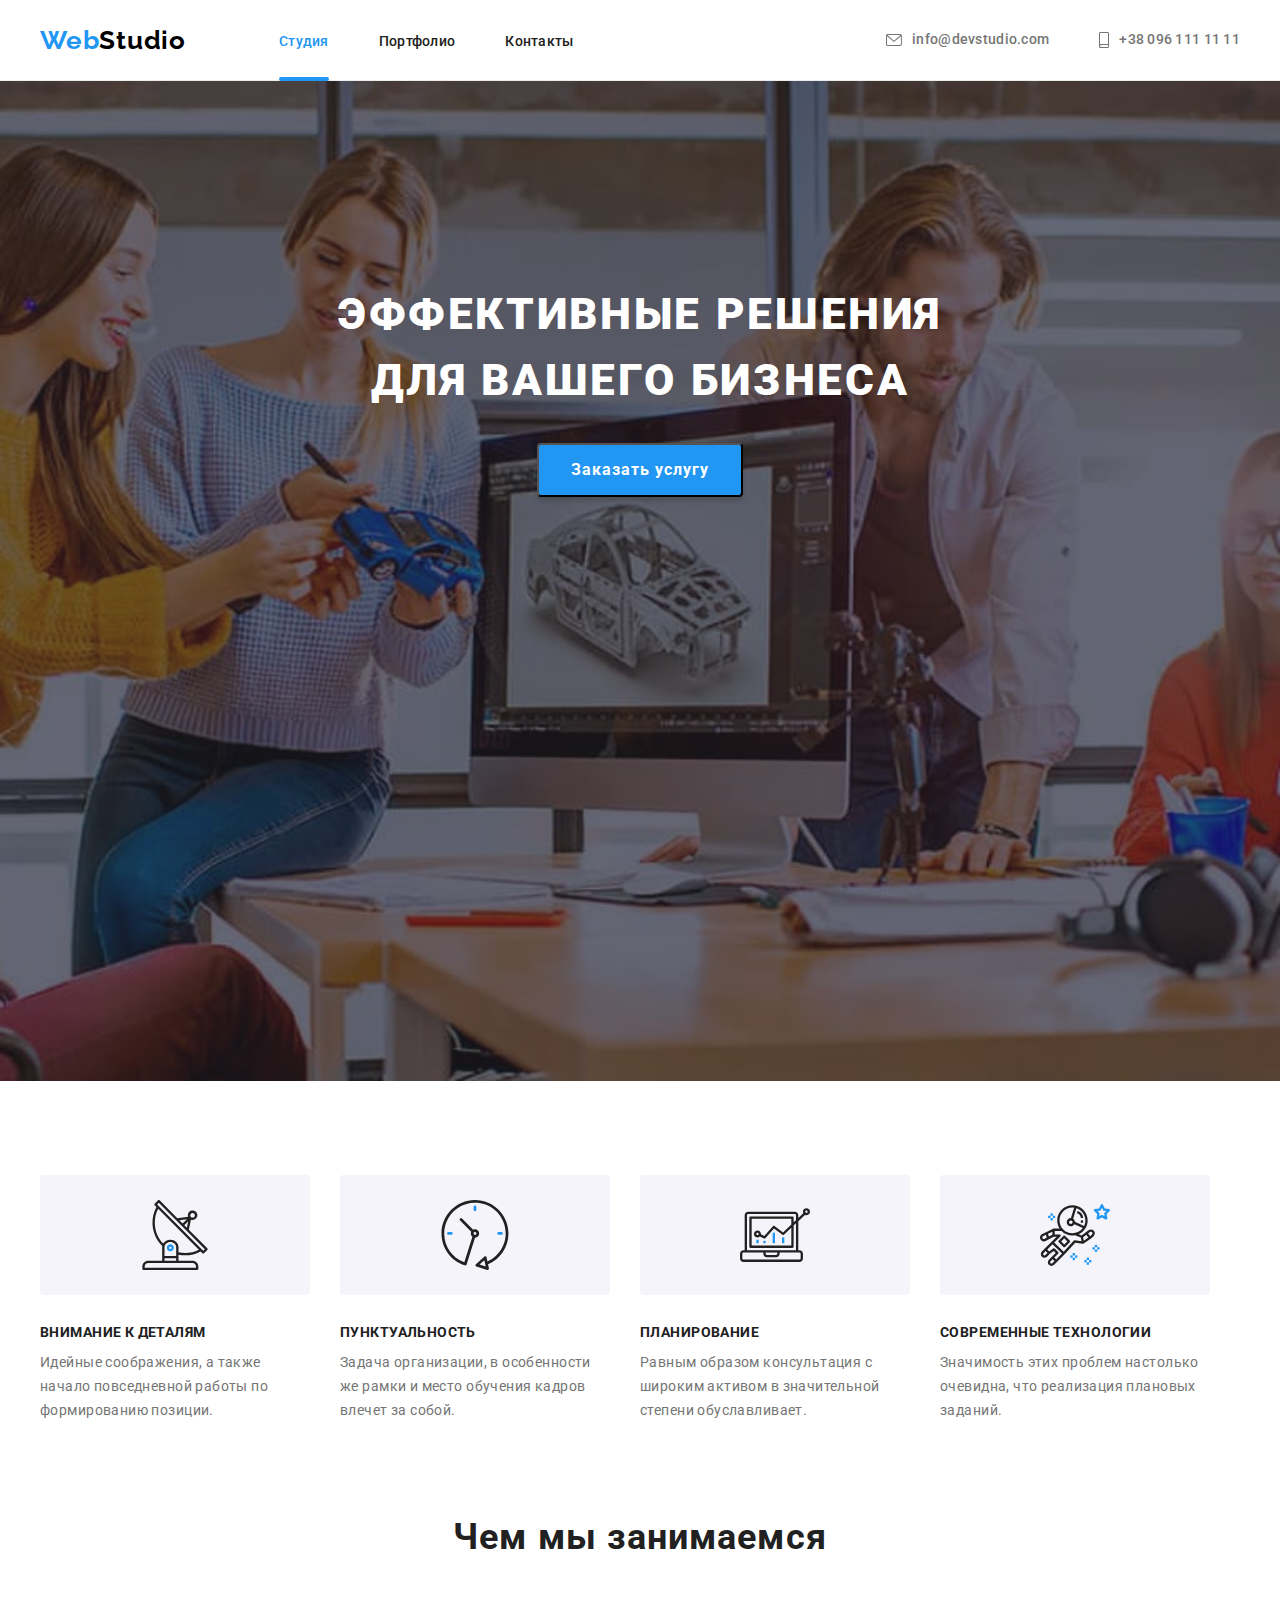
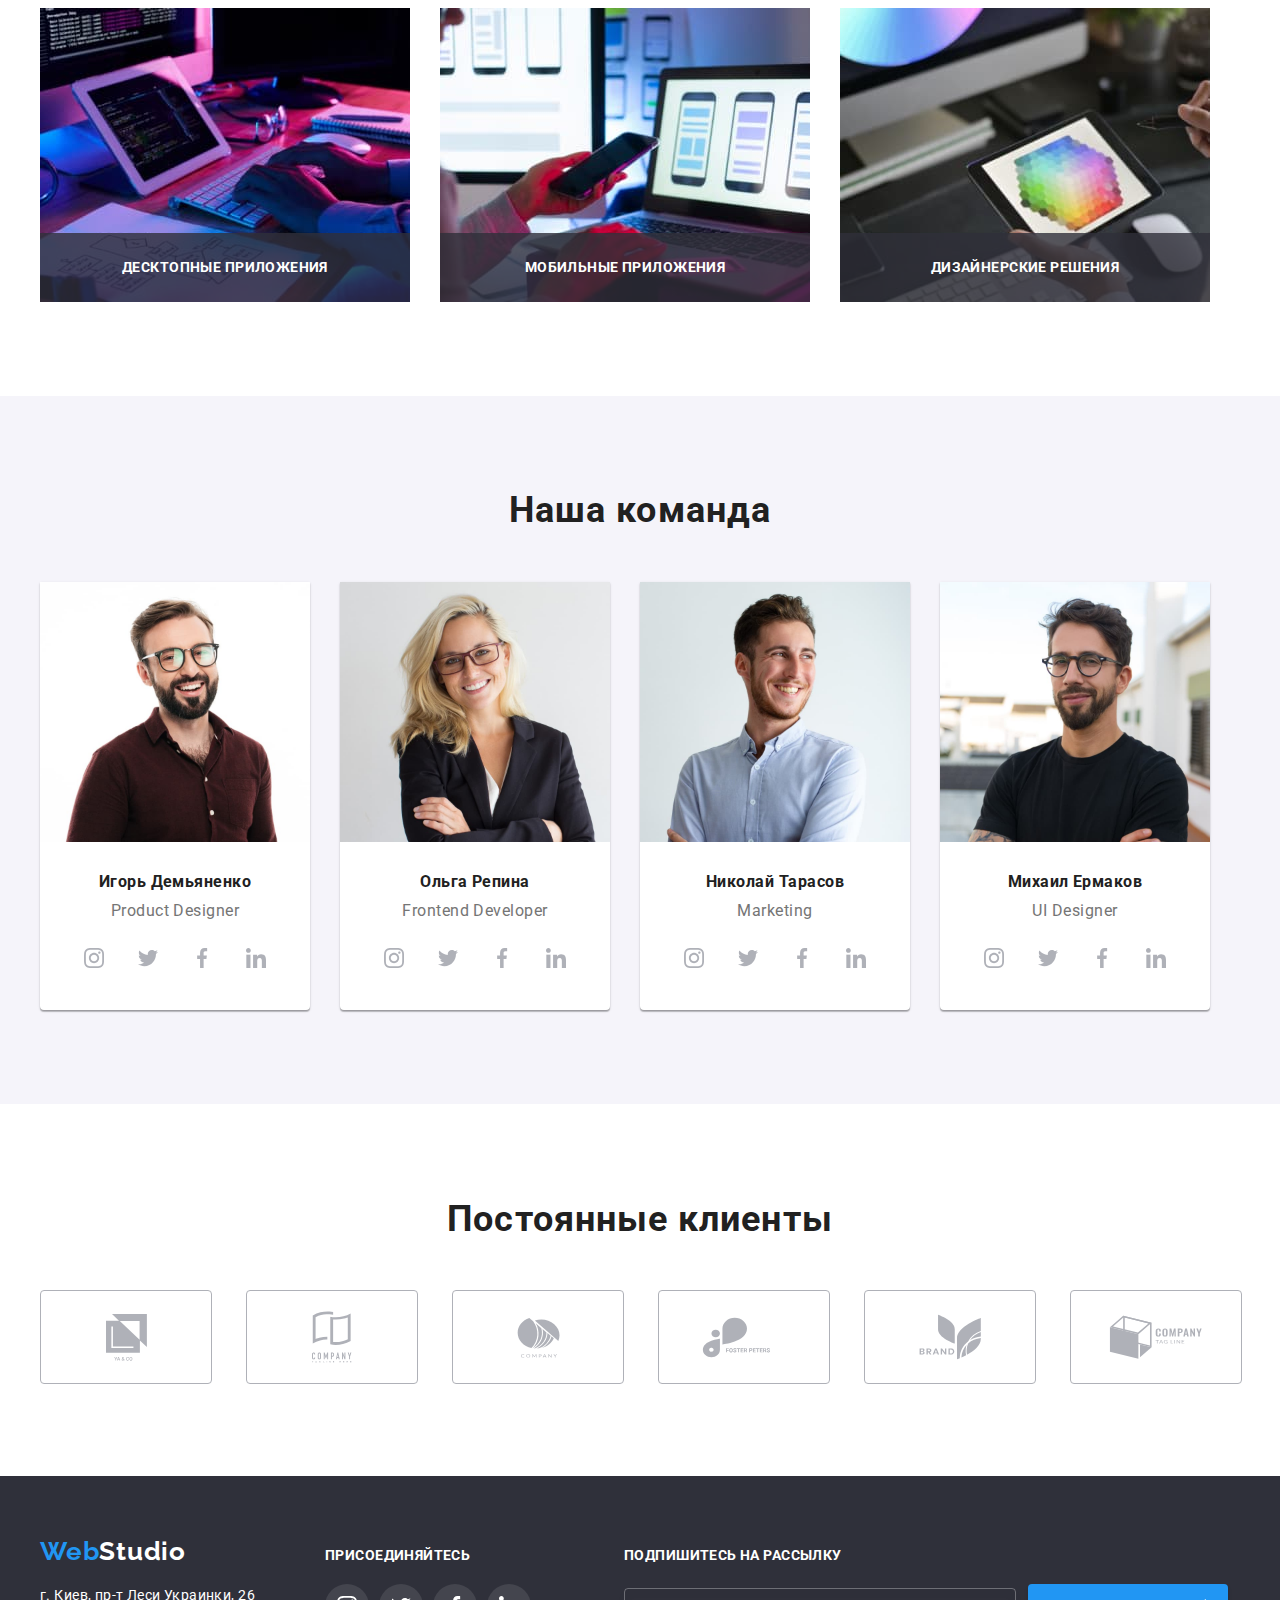
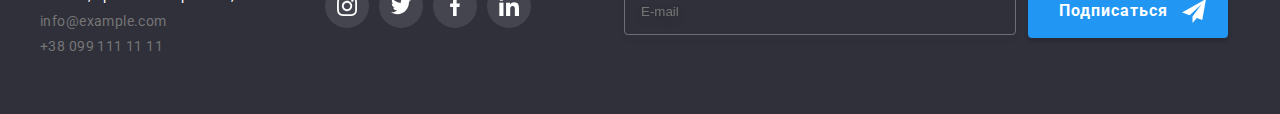
==== commit 8f4a49d6: "end" ====
--- a/index.html
+++ b/index.html
@@ -17,28 +17,28 @@
        <!--Навигация на другие страницы-->
          <div class="container header-container">
             <nav class=" main-nav">
-                <a  href="#WebStudio" class="logo link logo-shadow "><span class="logo-part">Web</span>Studio</a>
+                <a  href="#WebStudio" class="logo link  "><span class="logo--part">Web</span>Studio</a>
                 <ul class="menu list">
-                    <li class="menu-item">
-                        <a class="menu-link link current" href="#студия">Студия</a>
-                    </li>
-                    <li class="menu-item">
-                        <a class="menu-link link" href="./portfolio.html">Портфолио</a>
-                    </li>
-                    <li class="menu-item">
-                        <a class="menu-link link" href="#контакты">Контакты</a>
+                    <li class="menu__item">
+                        <a class="menu__link link menu__link--current" href="#студия">Студия</a>
+                    </li>
+                    <li class="menu__item">
+                        <a class="menu__link link" href="./portfolio.html">Портфолио</a>
+                    </li>
+                    <li class="menu__item">
+                        <a class="menu__link link" href="#контакты">Контакты</a>
                     </li>
                 </ul>
             </nav>
             <ul class="communication list">
-                <li class="communication-link ">                
-                    <a class="mailto-tel-link link" href="mailto:info@devstudio.com">
-                        <svg class=" icon" width="16"  height="12">
+                <li class="communication__item ">                
+                    <a class="communication__link link" href="mailto:info@devstudio.com">
+                        <svg class=" communication__icon" width="16"  height="12">
                             <use href="./images/icon/sprite.svg#icon-envelope" width="16" height="12"></use>
                         </svg>info@devstudio.com</a></li>
-                <li class="communication-link" >
-                    <a class="mailto-tel-link link" href="tel:+380961111111">
-                        <svg class="icon" width="10" height="16"  >
+                <li class="communication__item" >
+                    <a class="communication__link link" href="tel:+380961111111">
+                        <svg class="communication__icon" width="10" height="16"  >
                             <use href="./images/icon/sprite.svg#icon-smartphone" width="10" height="16" ></use>
                         </svg>+38 096 111 11 11</a></li>
              </ul>
@@ -49,8 +49,8 @@
         <section class="hero">   
             <div class="container"> 
                 <!--Решение-->
-                <h1 class="hero-text">Эффективные решения для вашего бизнеса</h1>
-                <button type="button" class="hero-button" data-modal-open> Заказать услугу </button> 
+                <h1 class="hero__text">Эффективные решения для вашего бизнеса</h1>
+                <button type="button" class="hero__button" data-modal-open> Заказать услугу </button> 
             </div>               
         </section>
 
@@ -59,42 +59,42 @@
                 <!--Положительные качества-->
             <div class="container"> 
                 <h2 class="visually-hidden">Наши положительные качества</h2>
-                <ul class="quality-list">
-                    <li class="quality-item list">
-                        <div class="quality-container">
-                            <svg class="quality-icon">
+                <ul class="quality__list list">
+                    <li class="quality__list--item ">
+                        <div class="quality__list--container">
+                            <svg class="quality__list--icon">
                                 <use href="./images/icon/sprite.svg#icon-antenna"></use>
                             </svg>
                         </div>
-                        <h3 class="quality-title"> Внимание к деталям</h3>
-                        <p class="quality-description">Идейные соображения, а также начало повседневной работы по формированию позиции.</p>
-                    </li>
-                    <li class="quality-item list">
-                        <div class="quality-container">
-                            <svg class="quality-icon">
+                        <h3 class="quality__list--title"> Внимание к деталям</h3>
+                        <p class="quality__list--description">Идейные соображения, а также начало повседневной работы по формированию позиции.</p>
+                    </li>
+                    <li class="quality__list--item ">
+                        <div class="quality__list--container">
+                            <svg class="quality__list--icon">
                                 <use href="./images/icon/sprite.svg#icon-clock"></use>
                             </svg>
                         </div>
-                        <h3 class="quality-title"> Пунктуальность</h3>
-                        <p class="quality-description">Задача организации, в особенности же рамки и место обучения кадров влечет за собой.</p>
-                    </li>
-                    <li class="quality-item list">
-                        <div class="quality-container">
-                            <svg class="quality-icon">
+                        <h3 class="quality__list--title"> Пунктуальность</h3>
+                        <p class="quality__list--description">Задача организации, в особенности же рамки и место обучения кадров влечет за собой.</p>
+                    </li>
+                    <li class="quality__list--item ">
+                        <div class="quality__list--container">
+                            <svg class="quality__list--icon">
                                 <use href="./images/icon/sprite.svg#icon-diagram"></use>
                             </svg>
                         </div>
-                        <h3 class="quality-title"> Планирование</h3>
-                        <p class="quality-description">Равным образом консультация с широким активом в значительной степени обуславливает.</p>
-                    </li>
-                    <li class="quality-item list">
-                        <div class="quality-container">
-                            <svg class="quality-icon">
+                        <h3 class="quality__list--title"> Планирование</h3>
+                        <p class="quality__list--description">Равным образом консультация с широким активом в значительной степени обуславливает.</p>
+                    </li>
+                    <li class="quality__list--item">
+                        <div class="quality__list--container">
+                            <svg class="quality__list--icon">
                                 <use href="./images/icon/sprite.svg#icon-astronaut"></use>
                             </svg>
                         </div>
-                        <h3 class="quality-title"> Современные технологии</h3>
-                        <p class="quality-description">Значимость этих проблем настолько очевидна, что реализация плановых заданий.</p>
+                        <h3 class="quality__list--title"> Современные технологии</h3>
+                        <p class="quality__list--description">Значимость этих проблем настолько очевидна, что реализация плановых заданий.</p>
                     </li>
                 </ul>
             </div>
@@ -104,28 +104,28 @@
         <section class="our-work">
             <!--Чем мы занимаемся--> 
             <div class="container">
-                <h2 class="our-work-title">Чем мы занимаемся</h2>    
-                <ul class="our-work-list list">
-                    <li class="our-work-example">
-                        <div class="out-work-card">
-                            <img class="our-work-img" src="./images/work/typing_on_laptope.jpg" alt="Пишет код" width="370" height="294"  >
-                            <p class="our-work-p">
+                <h2 class="our-work__title">Чем мы занимаемся</h2>    
+                <ul class="our-work__list list">
+                    <li class="our-work__example">
+                        <div class="our-work__card">
+                            <img class="our-work__img" src="./images/work/typing_on_laptope.jpg" alt="Пишет код" width="370" height="294"  >
+                            <p class="our-work__p">
                                 Десктопные приложения
                             </p>
                         </div>
                     </li>
-                    <li class="our-work-example">
-                        <div class="out-work-card">
-                            <img class="our-work-img" src="./images/work/laptop-screen.jpg" alt="Разрабатывает сайт под телефон" width="370" height="294" >
-                            <p class="our-work-p">
+                    <li class="our-work__example">
+                        <div class="our-work__card">
+                            <img class="our-work__img" src="./images/work/laptop-screen.jpg" alt="Разрабатывает сайт под телефон" width="370" height="294" >
+                            <p class="our-work__p">
                                 Мобильные приложения
                             </p>
                         </div>
                     </li>
-                    <li class="our-work-example">
-                        <div class="out-work-card">
-                            <img class="our-work-img" src="./images/work/thr-tablet.jpg" alt="Подбирает цветовую гамму" width="370" height="294" >
-                            <p class="our-work-p">
+                    <li class="our-work__example">
+                        <div class="our-work__card">
+                            <img class="our-work__img" src="./images/work/thr-tablet.jpg" alt="Подбирает цветовую гамму" width="370" height="294" >
+                            <p class="our-work__p">
                                 Дизайнерские решения
                             </p>
                         </div>
@@ -138,39 +138,39 @@
   
         <section class="team">
             <!--Наша команда-->                  
-            <div class="container">
-                <h2 class="team-title">Наша команда</h2> 
-                <ul class="team-list list">
-                    <li class="team-item">
-                       <img class="team-img" src="./images/team/igor-demyanenko.jpg" alt="Мужчина в очках" width="270" height="260">
-                       <div class="team-item-information">
-                         <h3 class="team-representative">Игорь Демьяненко</h3>
-                         <p class="team-profession" lang="en">Product Designer</p>
-                         <ul class="social-list list">
-                             <li class="social-list-item">
-                                 <a href="" class="social-list-link ">
-                                    <svg class="social-list-icon">
+            <div class="team__content container">
+                <h2 class="team__title">Наша команда</h2> 
+                <ul class="team__list list">
+                    <li class="team__item">
+                       <img class="team__img" src="./images/team/igor-demyanenko.jpg" alt="Мужчина в очках" width="270" height="260">
+                       <div class="team__box">
+                         <h3 class="team__name">Игорь Демьяненко</h3>
+                         <p class="team__position" lang="en">Product Designer</p>
+                         <ul class="social__list list">
+                             <li class="social__list--item">
+                                 <a href="" class="social__list--link ">
+                                    <svg class="social__list--icon">
                                         <use href="./images/icon/sprite.svg#icon-instagram"></use>
                                     </svg>   
                                  </a>
                                 </li>
-                             <li class="social-list-item">
-                                 <a href=""  class="social-list-link ">
-                                    <svg class="social-list-icon">
+                             <li class="social__list--item">
+                                 <a href=""  class="social__list--link ">
+                                    <svg class="social__list--icon">
                                         <use href="./images/icon/sprite.svg#icon-twitter"></use>
                                     </svg>
                                  </a>
                                 </li>
-                             <li class="social-list-item">
-                                 <a href=""  class="social-list-link ">
-                                    <svg class="social-list-icon">
+                             <li class="social__list--item">
+                                 <a href=""  class="social__list--link ">
+                                    <svg class="social__list--icon">
                                         <use href="./images/icon/sprite.svg#icon-facebook"></use>
                                     </svg>
                                  </a>
                                 </li>
-                             <li class="social-list-item">
-                                 <a href=""  class="social-list-link ">
-                                    <svg class="social-list-icon">
+                             <li class="social__list--item">
+                                 <a href=""  class="social__list--link ">
+                                    <svg class="social__list--icon">
                                         <use href="./images/icon/sprite.svg#icon-linkedin"></use>
                                     </svg>
                                  </a>
@@ -178,36 +178,36 @@
                          </ul>
                        </div>                      
                    </li>
-                    <li class="team-item">
-                       <img class="team-img" src="./images/team/olga-repina.jpg" alt="Женщина в очках" width="270" height="260">
-                       <div class="team-item-information">
-                         <h3 class="team-representative">Ольга Репина</h3>
-                         <p class="team-profession" lang="en">Frontend Developer</p>
-                         <ul class="social-list list">
-                            <li class="social-list-item">
-                                <a  href="" class="social-list-link ">
-                                   <svg class="social-list-icon">
+                    <li class="team__item">
+                       <img class="team__img" src="./images/team/olga-repina.jpg" alt="Женщина в очках" width="270" height="260">
+                       <div class="team__box">
+                         <h3 class="team__name ">Ольга Репина</h3>
+                         <p class="team__position" lang="en">Frontend Developer</p>
+                         <ul class="social__list list">
+                            <li class="social__list--item">
+                                <a  href="" class="social__list--link ">
+                                   <svg class="social__list--icon">
                                        <use href="./images/icon/sprite.svg#icon-instagram"></use>
                                    </svg>   
                                 </a>
                                </li>
-                            <li class="social-list-item">
-                                <a  href="" class="social-list-link ">
-                                   <svg class="social-list-icon">
+                            <li class="social__list--item">
+                                <a  href="" class="social__list--link ">
+                                   <svg class="social__list--icon">
                                        <use href="./images/icon/sprite.svg#icon-twitter"></use>
                                    </svg>
                                 </a>
                                </li>
-                            <li class="social-list-item">
-                                <a href=""  class="social-list-link ">
-                                   <svg class="social-list-icon">
+                            <li class="social__list--item">
+                                <a href=""  class="social__list--link ">
+                                   <svg class="social__list--icon">
                                        <use href="./images/icon/sprite.svg#icon-facebook"></use>
                                    </svg>
                                 </a>
                                </li>
-                            <li class="social-list-item">
-                                <a  href="" class="social-list-link ">
-                                   <svg class="social-list-icon">
+                            <li class="social__list--tem">
+                                <a  href="" class="social__list--link ">
+                                   <svg class="social__list--icon">
                                        <use href="./images/icon/sprite.svg#icon-linkedin"></use>
                                    </svg>
                                 </a>
@@ -215,36 +215,36 @@
                         </ul>
                        </div>
                    </li>
-                   <li class="team-item">
-                       <img class="team-img" src="./images/team/nikolay-tarasov.jpg" alt="Мужчина" width="270" height="260">
-                       <div class="team-item-information">
-                         <h3 class="team-representative">Николай Тарасов</h3>
-                         <p class="team-profession" lang="en">Marketing</p>
-                         <ul class="social-list list">
-                            <li class="social-list-item">
-                                <a  href="" class="social-list-link ">
-                                   <svg class="social-list-icon">
+                   <li class="team__item">
+                       <img class="team__img" src="./images/team/nikolay-tarasov.jpg" alt="Мужчина" width="270" height="260">
+                       <div class="team__box">
+                         <h3 class="team__name">Николай Тарасов</h3>
+                         <p class="team__position" lang="en">Marketing</p>
+                         <ul class="social__list list">
+                            <li class="social__list--item">
+                                <a  href="" class="social__list--link ">
+                                   <svg class="social__list--icon">
                                        <use href="./images/icon/sprite.svg#icon-instagram"></use>
                                    </svg>   
                                 </a>
                                </li>
-                            <li class="social-list-item">
-                                <a  href="" class="social-list-link ">
-                                   <svg class="social-list-icon">
+                            <li class="social__list--item">
+                                <a  href="" class="social__list--link ">
+                                   <svg class="social__list--icon">
                                        <use href="./images/icon/sprite.svg#icon-twitter"></use>
                                    </svg>
                                 </a>
                                </li>
-                            <li class="social-list-item">
-                                <a  href="" class="social-list-link ">
-                                   <svg class="social-list-icon">
+                               <li class="social__list--item">
+                                <a  href="" class="social__list--link ">
+                                   <svg class="social__list--icon">
                                        <use href="./images/icon/sprite.svg#icon-facebook"></use>
                                    </svg>
                                 </a>
                                </li>
-                            <li class="social-list-item">
-                                <a  href="" class="social-list-link ">
-                                   <svg class="social-list-icon">
+                               <li class="social__list--item">
+                                <a  href="" class="social__list--link ">
+                                   <svg class="social__list--icon">
                                        <use href="./images/icon/sprite.svg#icon-linkedin"></use>
                                    </svg>
                                 </a>
@@ -252,36 +252,36 @@
                         </ul>
                        </div>
                    </li>
-                   <li class="team-item">
-                       <img class="team-img" src="./images/team/mikhail-yermakov.jpg" alt="Мужчина в очках" width="270" height="260">
-                       <div class="team-item-information">
-                         <h3 class="team-representative">Михаил Ермаков</h3>
-                         <p class="team-profession" lang="en">UI Designer</p>
-                         <ul class="social-list list">
-                            <li class="social-list-item">
-                                <a  href="" class="social-list-link ">
-                                   <svg class="social-list-icon">
+                   <li class="team__item">
+                       <img class="team__img" src="./images/team/mikhail-yermakov.jpg" alt="Мужчина в очках" width="270" height="260">
+                       <div class="team__box">
+                         <h3 class="team__name">Михаил Ермаков</h3>
+                         <p class="team__position" lang="en">UI Designer</p>
+                         <ul class="social__list list">
+                            <li class="social__list--item">
+                                <a  href="" class="social__list--link ">
+                                   <svg class="social__list--icon">
                                        <use href="./images/icon/sprite.svg#icon-instagram"></use>
                                    </svg>   
                                 </a>
                                </li>
-                            <li   class="social-list-item">
-                                <a href="" class="social-list-link ">
-                                   <svg class="social-list-icon">
+                            <li   class="social__list--item">
+                                <a href="" class="social__list--link ">
+                                   <svg class="social__list--icon">
                                        <use href="./images/icon/sprite.svg#icon-twitter"></use>
                                    </svg>
                                 </a>
                                </li>
-                            <li   class="social-list-item">
-                                <a href="" class="social-list-link ">
-                                   <svg class="social-list-icon">
+                            <li   class="social__list--item">
+                                <a href="" class="social__list--link ">
+                                   <svg class="social__list--icon">
                                        <use href="./images/icon/sprite.svg#icon-facebook"></use>
                                    </svg>
                                 </a>
                                </li>
-                            <li  class="social-list-item">
-                                <a href="" class="social-list-link ">
-                                   <svg class="social-list-icon">
+                            <li  class="social__list--item">
+                                <a href="" class="social__list--link ">
+                                   <svg class="social__list--icon">
                                        <use href="./images/icon/sprite.svg#icon-linkedin"></use>
                                    </svg>
                                 </a>
@@ -298,46 +298,46 @@
         <section class="customers">
             <!--Постоянные клиенты-->
             <div class="container">
-                <h2 class="customers-title">Постоянные клиенты</h2>
-                <ul class="customers-list list">
-                    <li class="customers-item list">
-                        <a  href="" class="customers-list-link">
-                            <svg class="customers-list-icon" width="41" height="47">
+                <h2 class="customers__title">Постоянные клиенты</h2>
+                <ul class="customers__list list">
+                    <li class="customers__item list">
+                        <a  href="" class="customers__link">
+                            <svg class="customers__icon" width="41" height="47">
                                 <use href="./images/icon/sprite.svg#icon-group-ya_co"></use>
                             </svg>   
                         </a>
                     </li>
-                    <li  class="customers-item list">
-                        <a  href="" class="customers-list-link">
-                            <svg class="customers-list-icon" width="40" height="52">
+                    <li  class="customers__item list">
+                        <a  href="" class="customers__link">
+                            <svg class="customers__icon" width="40" height="52">
                                 <use href="./images/icon/sprite.svg#icon-group_company"></use>
                             </svg>   
                         </a>
                     </li>
-                    <li class="customers-item list">
-                        <a  href="" class="customers-list-link" >
-                            <svg class="customers-list-icon" width="43" height="41">
+                    <li class="customers__item list">
+                        <a  href="" class="customers__link" >
+                            <svg class="customers__icon" width="43" height="41">
                                 <use href="./images/icon/sprite.svg#icon-group-compan"></use>
                             </svg>   
                         </a>
                     </li>
-                    <li class="customers-item list">
-                        <a  href="" class="customers-list-link">
-                            <svg class="customers-list-icon" width="85" height="41">
+                    <li class="customers__item list">
+                        <a  href="" class="customers__link">
+                            <svg class="customers__icon" width="85" height="41">
                                 <use href="./images/icon/sprite.svg#icon-group_foster"></use>
                             </svg>   
                         </a>
                     </li>
-                    <li class="customers-item list" >
-                        <a  href="" class="customers-list-link">
-                             <svg class="customers-list-icon" width="63" height="46">
+                    <li class="customers__item list" >
+                        <a  href="" class="customers__link">
+                             <svg class="customers__icon" width="63" height="46">
                                 <use href="./images/icon/sprite.svg#icon-group_brand"></use>
                             </svg>   
                         </a>
                     </li>
-                    <li class="customers-item list" > 
-                        <a  href="" class="customers-list-link">
-                             <svg class="customers-list-icon" width="94" height="44">
+                    <li class="customers__item list" > 
+                        <a  href="" class="customers__link">
+                             <svg class="customers__icon" width="94" height="44">
                                  <use href="./images/icon/sprite.svg#icon-group_tag"></use>
                              </svg>   
                          </a>
@@ -350,61 +350,61 @@
     </main>
 
     <footer class="footer">
-        <div class="container footer-container">
-            <div class="conteiner-address">
+        <div class="container footer__container">
+            <div class="footer__address">
                 <h2 class="visually-hidden">Контактная информация</h2>
                 <!--Контактная информация-->       
-                <a  href="#WebStudio" class="logo link logo-retreat"><span class="logo-part">Web</span><span class="logo-footer">Studio</span> </a>
+                <a  href="#WebStudio" class="logo link logo--retreat"><span class="logo--part">Web</span><span class="logo--footer">Studio</span> </a>
                <address>
-                   <ul class="footer-list list">
-                       <li class="footer-item"> <a class="footer-address link" href="https://goo.gl/maps/m8xyBrowQKkQdfv96" target="_blank" rel="noopener noreferrer" >г. Киев, пр-т Леси Украинки, 26</a></li>
-                       <li class="footer-item"><a class="footer-mailto link" href="mailto:info@example.com">info@example.com</a></li>
-                       <li class="footer-item"> <a class="footer-tel link" href="tel:+380991111111">+38 099 111 11 11</a></li>  
+                   <ul class="footer__list list">
+                       <li class="footer__item"> <a class="footer__site link" href="https://goo.gl/maps/m8xyBrowQKkQdfv96" target="_blank" rel="noopener noreferrer" >г. Киев, пр-т Леси Украинки, 26</a></li>
+                       <li class="footer__item"><a class="footer__communication link" href="mailto:info@example.com">info@example.com</a></li>
+                       <li class="footer__item"> <a class="footer__communication link" href="tel:+380991111111">+38 099 111 11 11</a></li>  
                    </ul>               
                </address>
             </div>
-           <div class="container-join">
-            <h3 class="join-title" >присоединяйтесь</h3>
+           <div class="join">
+            <h3 class="join__title" >присоединяйтесь</h3>
             <!--Coц сети--> 
-            <ul class="join-list list">
-             <li class="join-list-item">
-                 <a  href="#" class="join-list-link ">
-                    <svg class="join-list-icon">
+            <ul class="join__list list">
+             <li class="join__item">
+                 <a  href="#" class="join__link ">
+                    <svg class="join__icon">
                         <use href="./images/icon/sprite.svg#icon-instagram"></use>
                     </svg>   
                  </a>
                 </li>
-             <li class="join-list-item">
-                 <a  href="#" class="join-list-link ">
-                    <svg class="join-list-icon">
+             <li class="join__item">
+                 <a  href="#" class="join__link ">
+                    <svg class="join__icon">
                         <use href="./images/icon/sprite.svg#icon-twitter"></use>
                     </svg>
                  </a>
                 </li>
-             <li class="join-list-item">
-                 <a  href="#" class="join-list-link ">
-                    <svg class="join-list-icon">
+             <li class="join__item">
+                 <a  href="#" class="join__link ">
+                    <svg class="join__icon">
                         <use href="./images/icon/sprite.svg#icon-facebook"></use>
                     </svg>
                  </a>
                 </li>
-             <li class="join-list-item">
-                 <a  href="#" class="join-list-link ">
-                    <svg class="join-list-icon">
+             <li class="join__item">
+                 <a  href="#" class="join__link ">
+                    <svg class="join__icon">
                         <use href="./images/icon/sprite.svg#icon-linkedin"></use>
                     </svg>
                  </a>
                 </li>
          </ul>
            </div>
-           <div class="conteiner-form">
-               <h3 class="form-title">Подпишитесь на рассылку</h3>
-               <form action="#" class="footer-form">
-                   <label class="footer-label">
-                       <span class="footer-label">
-                            <input class="footer-input" type="email" name="email" placeholder="E-mail" required>
-                            <button class="subscribe" type="submit">Подписаться
-                                <svg class="subscribe-icon" width="24" height="24">
+           <div class="footer__form">
+               <h3 class="footer__form--title">Подпишитесь на рассылку</h3>
+               <form action="#" class="footer__form--box">
+                   <label class="footer__form--label">
+                       <span class="footer__form--label">
+                            <input class="footer__form--input" type="email" name="email" placeholder="E-mail" required>
+                            <button class="footer__form--subscribe" type="submit">Подписаться
+                                <svg class="footer__form--icon" width="24" height="24">
                                     <use href="./images/icon/sprite.svg#icon-send" ></use>
                                 </svg>
                             </button>
--- a/css/main.min.css
+++ b/css/main.min.css
@@ -1,2 +1,2 @@
-:root{--main-font:'Roboto', "Sans","Lato", sans-serif;--secondary-font:'Raleway', "Montserrat", sans-serif;--title-text-colot: #212121;--accent-color: #2196F3;--primary-bg-color:#FFFFFF;--secondary-color:#757575}.visually-hidden{position:absolute;width:1px;height:1px;margin:-1px;border:0;padding:0;white-space:nowrap;clip-path:inset(100%);clip:rect(0 0 0 0);overflow:hidden}body{font-family:var(--main-font);font-weight:500;margin:0px;color:var(--secondary-color);background:var(--primary-bg-color)}h1,h2,h3,h4,h5,h6,p{margin-top:0;margin-bottom:0}ul,ol{margin-top:0;margin-bottom:0;padding-left:0}img{display:block;max-width:100%;height:auto}.list{list-style:none}.link{text-decoration:none;color:inherit}.container{width:1200px;padding-left:15px;padding-right:15px;margin:0 auto}.backdrop{position:fixed;top:0;left:0;width:100vw;height:100vh;background-color:rgba(0,0,0,0.2);opacity:1;visibility:visible;pointer-events:auto;transition:opacity 500ms linear, visibility 500ms linear}.is-hidden{opacity:0;visibility:hidden;pointer-events:none}.logo{margin-right:93px;font-family:var(--secondary-font);font-weight:700;font-size:26px;line-height:1.19;letter-spacing:0.03em;color:#000000}.logo-part{color:var(--accent-color)}.logo-footer{color:var(--primary-bg-color)}.logo-retreat{display:inline-block;margin-bottom:20px;margin-right:0}.social-list{display:flex;justify-content:space-between}.social-list-icon{width:20px;height:20px}.social-list-link{display:flex;align-items:center;justify-content:center;width:44px;height:44px;border-radius:50%;background-color:transparent;fill:#AFB1B8;transition:fill 250ms cubic-bezier(0.4, 0, 0.2, 1),background-color 250ms cubic-bezier(0.4, 0, 0.2, 1)}.social-list-link:focus,.social-list-link:hover{background-color:var(--accent-color);fill:var(--primary-bg-color)}.button{padding:6px 22px;font-family:var(--main-font);font-weight:500;font-size:16px;line-height:1.63;text-align:center;letter-spacing:0.03em;cursor:pointer;color:var(--title-text-colot);background-color:#F5F4FA;border-radius:4px;border-color:transparent;transition:box-shadow 250ms cubic-bezier(0.4, 0, 0.2, 1),background-color 250ms cubic-bezier(0.4, 0, 0.2, 1),color 250ms cubic-bezier(0.4, 0, 0.2, 1)}.button:focus,.button:hover{color:var(--primary-bg-color);background-color:var(--accent-color);box-shadow:0px 3px 1px rgba(0,0,0,0.1),0px 1px 2px rgba(0,0,0,0.08),0px 2px 2px rgba(0,0,0,0.12)}.header-container{display:flex}.header{border-bottom:1px solid #ECECEC;padding-top:25px;padding-bottom:24px}.main-nav{display:flex;align-items:center}.link.current{color:var(--accent-color)}.menu{display:flex;align-items:center}.menu-item:not(:last-child){margin-right:50px}.menu-link{position:relative;font-size:14px;line-height:1.14;letter-spacing:0.02em;padding:32px 0;color:var(--title-text-colot);transition:color 250ms cubic-bezier(0.4, 0, 0.2, 1);animation-duration:500ms}.menu-link:hover,.menu-link:focus{color:var(--accent-color)}.menu-link.current::after{content:"";position:absolute;width:100%;height:4px;bottom:0;right:0;background-color:var(--accent-color);border-radius:2px}.communication{display:flex;margin-left:auto;align-items:center;font-size:14px;line-height:1.14;letter-spacing:0.02em;fill:var(--secondary-color)}.communication-link:not(:last-child){margin-right:50px}.mailto-tel-link{display:flex;align-items:center;transition:fill 250ms cubic-bezier(0.4, 0, 0.2, 1),color 250ms cubic-bezier(0.4, 0, 0.2, 1)}.mailto-tel-link:hover,.mailto-tel-link:focus{color:var(--accent-color);fill:var(--accent-color)}.icon{margin-right:10px}.modal{padding:40px;width:528px;height:581px;background-color:var(--primary-bg-color);position:absolute;left:50%;top:50%;transform:translate(-50%, -50%)}.modal-button{position:absolute;width:30px;height:30px;cursor:pointer;top:8px;right:8px;padding:0;border-radius:50%;background-color:var(--primary-bg-color);border:1px solid rgba(0,0,0,0.1)}.modal-button:focus .modal-icon{fill:var(--accent-color)}.modal-icon{text-align:center;fill:#000000;transition:fill 250ms cubic-bezier(0.4, 0, 0.2, 1)}.modal-form{display:flex;flex-direction:column}.modal-form-heat{margin-bottom:12px;font-family:var(--main-font);font-weight:700;font-size:20px;line-height:1.15;text-align:center;letter-spacing:0.03em;color:var(--title-text-colot)}.modal-form-field{margin-bottom:10px;font-family:var(--main-font);font-weight:400;font-size:12px;line-height:1.16;letter-spacing:0.01em;color:var(--secondary-color)}.modal-form-imput-wrapper{display:block;position:relative;margin-top:4px}.modal-form-imput{padding:12px 42px;width:100%;height:40px;border:1px solid rgba(33,33,33,0.2);border-radius:4px;transition:border-color 250ms cubic-bezier(0.4, 0, 0.2, 1),fill 250ms cubic-bezier(0.4, 0, 0.2, 1)}.modal-form-imput:focus{outline:none;border-color:var(--accent-color)}.modal-form-imput:focus+.modal-form-icon{fill:var(--accent-color)}.modal-form-message{margin-top:4px;padding:12px 16px;resize:none;width:100%;height:120px;border:1px solid rgba(33,33,33,0.2);border-radius:4px;transition:border-color 250ms cubic-bezier(0.4, 0, 0.2, 1)}.modal-form-message:focus{outline:none;border-color:var(--accent-color)}.modal-form-icon{position:absolute;bottom:11px;left:12px;width:18px;height:18px}.modal-form-checkbox:checked+.modal-form-checkbox-label::before{background-color:var(--accent-color);background-image:url(../images/icon/iconcheck.svg);background-repeat:no-repeat;background-position:center;background-origin:padding-box;border-color:var(--accent-color)}.modal-form-checkbox:focus+.modal-form-checkbox-label::before{border-color:var(--accent-color)}.modal-form-checkbox{transition:outline 250ms cubic-bezier(0.4, 0, 0.2, 1)}.modal-form-checkbox-label{display:flex;align-items:center;font-size:12px;margin-bottom:20px}.modal-form-checkbox-label::before{display:block;content:"";width:16px;height:15px;border:2px solid #212121;cursor:pointer;margin-right:8px;border-radius:4px}.modal-form-checkbox-label{display:flex;align-items:center;margin-bottom:30px;font-family:var(--main-font);font-weight:400;font-size:14px;line-height:2;letter-spacing:0.03em;color:var(--secondary-color)}.modal-form-button{margin-right:auto;margin-left:auto;padding-top:10px;padding-bottom:10px;width:200px;font-family:var(--main-font);font-weight:700;font-size:16px;line-height:1.88;align-items:center;letter-spacing:0.06em;cursor:pointer;color:var(--primary-bg-color);background:#2196F3;box-shadow:0px 4px 4px rgba(0,0,0,0.15);border-radius:4px;border-color:transparent}.modal-form-checlbox-link{font-family:var(--main-font);font-weight:400;font-size:14px;line-height:2;letter-spacing:0.03em;text-decoration-line:underline;color:var(--accent-color)}.hero{background-position:center;background-size:cover;max-width:1600px;height:600px;margin:0 auto;padding-top:200px;padding-bottom:200px;background-color:#2F303A;background-image:linear-gradient(rgba(47,48,58,0.4), rgba(47,48,58,0.4)),url("../images/hero/hero.jpg");text-align:center}.hero-text{margin-right:auto;margin-left:auto;text-align:center;text-transform:uppercase;font-weight:900;font-size:44px;line-height:1.5;letter-spacing:0.06em;width:696px;color:var(--primary-bg-color)}.hero-button{padding:10px 32px;margin-top:30px;font-family:var(--main-font);font-weight:700;font-size:16px;line-height:1.88;align-items:center;letter-spacing:0.06em;cursor:pointer;color:var(--primary-bg-color);background-color:var(--accent-color);box-shadow:0px 4px 4px rgba(0,0,0,0.15);border-radius:4px}.our-work{padding-top:94px;padding-bottom:94px}.our-work-title{padding-bottom:50px;font-weight:700;font-size:36px;line-height:1.16;text-align:center;letter-spacing:0.03em;color:var(--title-text-colot)}.our-work-list{display:flex;flex-wrap:wrap;margin-top:-30px;margin-left:-30px}.our-work-example{margin-top:30px;margin-left:30px}.out-work-card{position:relative}.our-work-p{position:absolute;padding-top:27px;padding-bottom:27px;width:100%;bottom:0;right:0;font-family:var(--main-font);font-weight:700;font-size:14px;line-height:1.14;text-align:center;letter-spacing:0.03em;text-transform:uppercase;color:var(--primary-bg-color);background-color:rgba(47,48,58,0.8)}.quality{padding-top:94px}.quality-list{display:flex;flex-wrap:wrap;margin-top:-30px;margin-left:-30px;font-weight:400;font-size:14px;letter-spacing:0.03em}.quality-item{margin-top:30px;margin-left:30px;width:270px}.quality-title{margin-bottom:10px;font-weight:700;font-size:14px;line-height:1.14;text-transform:uppercase;color:var(--title-text-colot)}.quality-description{line-height:1.71}.quality-container{display:flex;align-items:center;justify-content:center;height:120px;width:100%;text-align:center;margin-bottom:30px;background:#F5F4FA;border-radius:4px}.quality-icon{width:70px;height:70px}.team{background:#F5F4FA;padding-top:94px;padding-bottom:94px}.team-title{margin-bottom:50px;font-weight:700;font-size:36px;line-height:1.16;text-align:center;letter-spacing:0.03em;color:var(--title-text-colot)}.team-list{display:flex;flex-wrap:wrap;margin-top:-30px;margin-left:-30px}.team-item{margin-top:30px;margin-left:30px;width:270px;background-color:var(--primary-bg-color);box-shadow:0px 1px 3px rgba(0,0,0,0.12),0px 1px 1px rgba(0,0,0,0.14),0px 2px 1px rgba(0,0,0,0.2);border-radius:0px 0px 4px 4px}.team-item-information{padding:30px 32px}.team-representative{margin-bottom:10px;font-size:16px;line-height:1.19;text-align:center;white-space:pre;letter-spacing:0.03em;color:var(--title-text-colot)}.team-profession{margin-bottom:16px;font-weight:400;font-size:16px;line-height:1.19;text-align:center;letter-spacing:0.03em}.customers{padding-top:94px;padding-bottom:94px}.customers-title{font-weight:700;font-size:36px;line-height:1.17;text-align:center;letter-spacing:0.03em;margin-bottom:50px;color:var(--title-text-colot)}.customers-item:not(:last-child){margin-right:30px}.customers-list{display:flex;justify-content:space-between;align-items:center}.customers-item{width:170px;height:92px}.customers-list-link{display:flex;align-items:center;justify-content:center;width:100%;height:100%;text-align:center;background:transparent;fill:#AFB1B8;border:1px solid #AFB1B8;border-radius:4px;transition:fill 250ms cubic-bezier(0.4, 0, 0.2, 1),border 250ms cubic-bezier(0.4, 0, 0.2, 1)}.customers-list-link:hover,.customers-list-link:focus{fill:var(--accent-color);border:1px solid var(--accent-color)}.container-join{margin-right:93px;width:206px}.join-title{margin-bottom:20px;font-weight:700;font-size:14px;line-height:1.14;letter-spacing:0.03em;text-transform:uppercase;color:var(--primary-bg-color)}.join-list{display:flex;justify-content:space-between}.join-list:not(:last-child){margin-right:10px}.join-list-icon{width:20px;height:20px}.join-list-link{display:flex;align-items:center;justify-content:center;width:44px;height:44px;border-radius:50%;background-color:rgba(255,255,255,0.1);fill:var(--primary-bg-color);transition:background-color 250ms cubic-bezier(0.4, 0, 0.2, 1)}.join-list-link:focus,.join-list-link:hover{background-color:var(--accent-color)}.footer{padding-top:60px;padding-bottom:60px;background:#2F303A}.footer-container{display:flex;align-items:baseline}.footer-item{font-style:normal;font-weight:400;font-size:14px;line-height:1.17;letter-spacing:0.03em}.footer-item:not(:last-child){margin-bottom:9px}.footer-address{color:var(--primary-bg-color)}.footer-mailto,.footer-tel{color:rgba(255,255,255,0.6);transition:color 250ms cubic-bezier(0.4, 0, 0.2, 1)}.footer-mailto:hover,.footer-mailto:focus{color:var(--accent-color)}.footer-tel:hover,.footer-tel:focus{color:var(--accent-color)}.conteiner-address{margin-right:70px}.conteiner-form{width:570px}.form-title{margin-bottom:20px;font-family:var(--main-font);font-weight:700;font-size:14px;line-height:1.14;letter-spacing:0.03em;text-transform:uppercase;color:var(--primary-bg-color)}.footer-label{display:flex;align-items:center}.footer-input{padding:15px 16px;width:358px;background-color:transparent;border:1px solid rgba(255,255,255,0.3);filter:drop-shadow(0px 4px 4px rgba(0,0,0,0.15));border-radius:4px;color:var(--primary-bg-color)}.footer-input:focus{outline:none;border-color:var(--primary-bg-color);background-color:transparent;color:var(--primary-bg-color)}.subscribe{width:200px;padding-top:10px;padding-bottom:10px;padding-left:29px;margin-left:12px;font-family:var(--main-font);font-weight:700;font-size:16px;line-height:1.87;color:var(--primary-bg-color);display:flex;align-items:center;text-align:center;letter-spacing:0.06em;cursor:pointer;background-color:var(--accent-color);box-shadow:0px 4px 4px rgba(0,0,0,0.15);border-radius:4px;border-color:transparent}.subscribe-icon{fill:var(--primary-bg-color);margin:auto}.offers{padding-top:94px;margin-bottom:50px}.offers-list{display:flex;justify-content:center}.offer-item:not(:last-child){margin-right:8px}.portfolio{padding-bottom:94px}.portfolio-list{display:flex;flex-wrap:wrap;margin-left:-30px;margin-top:-30px}.portfolio-item{margin-left:30px;margin-top:30px;width:370px;text-decoration:none;background-color:var(--primary-bg-color);box-sizing:border-box}.portfolio-focus{display:block;text-decoration:none;color:currentColor;transition:box-shadow 250ms cubic-bezier(0.4, 0, 0.2, 1)}.portfolio-focus:hover,.portfolio-focus:focus{box-shadow:0px 1px 1px rgba(0,0,0,0.12),0px 4px 4px rgba(0,0,0,0.06),1px 4px 6px rgba(0,0,0,0.16)}.portfolio-information{padding:20px 24px;border-right:1px solid #EEEEEE;border-bottom:1px solid #EEEEEE;border-left:1px solid #EEEEEE;text-decoration:none}.portfolio-title{margin-bottom:4px;font-family:var(--main-font);font-weight:700;font-size:18px;line-height:2;letter-spacing:0.06em;color:var(--title-text-colot)}.portfolio-text{font-weight:400;font-size:16px;line-height:1.88;letter-spacing:0.03em}.ortfolio-fucus-img-card{position:relative;overflow:hidden}.overlay{position:absolute;padding:62px 23px;overflow:auto;top:0;left:0;width:100%;height:100%;font-family:var(--main-font);font-weight:400;font-size:18px;line-height:1.55;letter-spacing:0.03em;background-color:rgba(33,150,243,0.9);color:var(--primary-bg-color);border:1px solid #000000;box-shadow:0px 4px 4px rgba(0,0,0,0.25);transform:translateY(100%);transition:transform 250ms cubic-bezier(0.4, 0, 0.2, 1)}.portfolio-focus:hover .overlay,.portfolio-focus:focus .overlay{transform:translateY(0%)}
+:root{--main-font:'Roboto', "Sans","Lato", sans-serif;--secondary-font:'Raleway', "Montserrat", sans-serif;--title-text-colot: #212121;--accent-color: #2196F3;--primary-bg-color:#FFFFFF;--secondary-color:#757575}.visually-hidden{position:absolute;width:1px;height:1px;margin:-1px;border:0;padding:0;white-space:nowrap;clip-path:inset(100%);clip:rect(0 0 0 0);overflow:hidden}body{font-family:var(--main-font);font-weight:500;margin:0px;color:var(--secondary-color);background:var(--primary-bg-color)}h1,h2,h3,h4,h5,h6,p{margin-top:0;margin-bottom:0}ul,ol{margin-top:0;margin-bottom:0;padding-left:0}img{display:block;max-width:100%;height:auto}.list{list-style:none}.link{text-decoration:none;color:inherit}.container{width:1200px;padding-left:15px;padding-right:15px;margin:0 auto}.backdrop{position:fixed;top:0;left:0;width:100vw;height:100vh;background-color:rgba(0,0,0,0.2);opacity:1;visibility:visible;pointer-events:auto;transition:opacity 500ms linear, visibility 500ms linear}.is-hidden{opacity:0;visibility:hidden;pointer-events:none}.logo{margin-right:93px;font-family:var(--secondary-font);font-weight:700;font-size:26px;line-height:1.19;letter-spacing:0.03em;color:#000000}.logo--part{color:var(--accent-color)}.logo--footer{color:var(--primary-bg-color)}.logo--retreat{display:inline-block;margin-bottom:20px;margin-right:0}.social__list{display:flex;justify-content:space-between}.social__list--icon{width:20px;height:20px}.social__list--link{display:flex;align-items:center;justify-content:center;width:44px;height:44px;border-radius:50%;background-color:transparent;fill:#AFB1B8;transition:fill 250ms cubic-bezier(0.4, 0, 0.2, 1),background-color 250ms cubic-bezier(0.4, 0, 0.2, 1)}.social__list--link:focus,.social__list--link:hover{background-color:var(--accent-color);fill:var(--primary-bg-color)}.button{padding:6px 22px;font-family:var(--main-font);font-weight:500;font-size:16px;line-height:1.63;text-align:center;letter-spacing:0.03em;cursor:pointer;color:var(--title-text-colot);background-color:#F5F4FA;border-radius:4px;border-color:transparent;transition:box-shadow 250ms cubic-bezier(0.4, 0, 0.2, 1),background-color 250ms cubic-bezier(0.4, 0, 0.2, 1),color 250ms cubic-bezier(0.4, 0, 0.2, 1)}.button:focus,.button:hover{color:var(--primary-bg-color);background-color:var(--accent-color);box-shadow:0px 3px 1px rgba(0,0,0,0.1),0px 1px 2px rgba(0,0,0,0.08),0px 2px 2px rgba(0,0,0,0.12)}.header-container{display:flex}.header{border-bottom:1px solid #ECECEC;padding-top:25px;padding-bottom:24px}.main-nav{display:flex;align-items:center}.link.menu__link--current{color:var(--accent-color)}.menu{display:flex;align-items:center}.menu__item:not(:last-child){margin-right:50px}.menu__link{position:relative;font-size:14px;line-height:1.14;letter-spacing:0.02em;padding:32px 0;color:var(--title-text-colot);transition:color 250ms cubic-bezier(0.4, 0, 0.2, 1);animation-duration:500ms}.menu__link:hover,.menu__link:focus{color:var(--accent-color)}.link.menu__link--current::after{content:"";position:absolute;width:100%;height:4px;bottom:0;right:0;background-color:var(--accent-color);border-radius:2px}.communication{display:flex;margin-left:auto;align-items:center;font-size:14px;line-height:1.14;letter-spacing:0.02em;fill:var(--secondary-color)}.communication__item:not(:last-child){margin-right:50px}.communication__link{display:flex;align-items:center;transition:fill 250ms cubic-bezier(0.4, 0, 0.2, 1),color 250ms cubic-bezier(0.4, 0, 0.2, 1)}.communication__link:hover,.communication__link:focus{color:var(--accent-color);fill:var(--accent-color)}.communication__icon{margin-right:10px}.modal{padding:40px;width:528px;height:581px;background-color:var(--primary-bg-color);position:absolute;left:50%;top:50%;transform:translate(-50%, -50%)}.modal-button{position:absolute;width:30px;height:30px;cursor:pointer;top:8px;right:8px;padding:0;border-radius:50%;background-color:var(--primary-bg-color);border:1px solid rgba(0,0,0,0.1)}.modal-button:focus .modal-icon{fill:var(--accent-color)}.modal-icon{text-align:center;fill:#000000;transition:fill 250ms cubic-bezier(0.4, 0, 0.2, 1)}.modal-form{display:flex;flex-direction:column}.modal-form-heat{margin-bottom:12px;font-family:var(--main-font);font-weight:700;font-size:20px;line-height:1.15;text-align:center;letter-spacing:0.03em;color:var(--title-text-colot)}.modal-form-field{margin-bottom:10px;font-family:var(--main-font);font-weight:400;font-size:12px;line-height:1.16;letter-spacing:0.01em;color:var(--secondary-color)}.modal-form-imput-wrapper{display:block;position:relative;margin-top:4px}.modal-form-imput{padding:12px 42px;width:100%;height:40px;border:1px solid rgba(33,33,33,0.2);border-radius:4px;transition:border-color 250ms cubic-bezier(0.4, 0, 0.2, 1),fill 250ms cubic-bezier(0.4, 0, 0.2, 1)}.modal-form-imput:focus{outline:none;border-color:var(--accent-color)}.modal-form-imput:focus+.modal-form-icon{fill:var(--accent-color)}.modal-form-message{margin-top:4px;padding:12px 16px;resize:none;width:100%;height:120px;border:1px solid rgba(33,33,33,0.2);border-radius:4px;transition:border-color 250ms cubic-bezier(0.4, 0, 0.2, 1)}.modal-form-message:focus{outline:none;border-color:var(--accent-color)}.modal-form-icon{position:absolute;bottom:11px;left:12px;width:18px;height:18px}.modal-form-checkbox:checked+.modal-form-checkbox-label::before{background-color:var(--accent-color);background-image:url(../images/icon/iconcheck.svg);background-repeat:no-repeat;background-position:center;background-origin:padding-box;border-color:var(--accent-color)}.modal-form-checkbox:focus+.modal-form-checkbox-label::before{border-color:var(--accent-color)}.modal-form-checkbox{transition:outline 250ms cubic-bezier(0.4, 0, 0.2, 1)}.modal-form-checkbox-label{display:flex;align-items:center;margin-bottom:30px;font-family:var(--main-font);font-weight:400;font-size:14px;line-height:2;letter-spacing:0.03em;color:var(--secondary-color)}.modal-form-checkbox-label::before{display:block;content:"";width:16px;height:15px;border:2px solid #212121;cursor:pointer;margin-right:8px;border-radius:4px}.modal-form-button{margin-right:auto;margin-left:auto;padding-top:10px;padding-bottom:10px;width:200px;font-family:var(--main-font);font-weight:700;font-size:16px;line-height:1.88;align-items:center;letter-spacing:0.06em;cursor:pointer;color:var(--primary-bg-color);background:#2196F3;box-shadow:0px 4px 4px rgba(0,0,0,0.15);border-radius:4px;border-color:transparent}.modal-form-checlbox-link{font-family:var(--main-font);font-weight:400;font-size:14px;line-height:2;letter-spacing:0.03em;text-decoration-line:underline;color:var(--accent-color)}.hero{background-position:center;background-size:cover;max-width:1600px;height:600px;margin:0 auto;padding-top:200px;padding-bottom:200px;background-color:#2F303A;background-image:linear-gradient(rgba(47,48,58,0.4), rgba(47,48,58,0.4)),url("../images/hero/hero.jpg");text-align:center}.hero__text{margin-right:auto;margin-left:auto;text-align:center;text-transform:uppercase;font-weight:900;font-size:44px;line-height:1.5;letter-spacing:0.06em;width:696px;color:var(--primary-bg-color)}.hero__button{padding:10px 32px;margin-top:30px;font-family:var(--main-font);font-weight:700;font-size:16px;line-height:1.88;align-items:center;letter-spacing:0.06em;cursor:pointer;color:var(--primary-bg-color);background-color:var(--accent-color);box-shadow:0px 4px 4px rgba(0,0,0,0.15);border-radius:4px}.our-work{padding-top:94px;padding-bottom:94px}.our-work__title{margin-bottom:50px;font-weight:700;font-size:36px;line-height:1.16;text-align:center;letter-spacing:0.03em;color:var(--title-text-colot)}.our-work__list{display:flex;flex-wrap:wrap;margin-top:-30px;margin-left:-30px}.our-work__example{margin-top:30px;margin-left:30px}.our-work__card{position:relative}.our-work__p{position:absolute;padding-top:27px;padding-bottom:27px;width:100%;bottom:0;right:0;font-family:var(--main-font);font-weight:700;font-size:14px;line-height:1.14;text-align:center;letter-spacing:0.03em;text-transform:uppercase;color:var(--primary-bg-color);background-color:rgba(47,48,58,0.8)}.quality{padding-top:94px}.quality__list{display:flex;flex-wrap:wrap;margin-top:-30px;margin-left:-30px;font-weight:400;font-size:14px;letter-spacing:0.03em}.quality__list--item{margin-top:30px;margin-left:30px;width:270px}.quality__list--title{margin-bottom:10px;font-weight:700;font-size:14px;line-height:1.14;text-transform:uppercase;color:var(--title-text-colot)}.quality__list--description{line-height:1.71}.quality__list--container{display:flex;align-items:center;justify-content:center;height:120px;width:100%;text-align:center;margin-bottom:30px;background:#F5F4FA;border-radius:4px}.quality__list--icon{width:70px;height:70px}.team{background:#F5F4FA;padding-top:94px;padding-bottom:94px}.team__title{margin-bottom:50px;font-weight:700;font-size:36px;line-height:1.16;text-align:center;letter-spacing:0.03em;color:var(--title-text-colot)}.team__list{display:flex;flex-wrap:wrap;margin-top:-30px;margin-left:-30px}.team__item{margin-top:30px;margin-left:30px;width:270px;background-color:var(--primary-bg-color);box-shadow:0px 1px 3px rgba(0,0,0,0.12),0px 1px 1px rgba(0,0,0,0.14),0px 2px 1px rgba(0,0,0,0.2);border-radius:0px 0px 4px 4px}.team__box{padding:30px 32px}.team__name{margin-bottom:10px;font-size:16px;line-height:1.19;text-align:center;white-space:pre;letter-spacing:0.03em;color:var(--title-text-colot)}.team__position{margin-bottom:16px;font-weight:400;font-size:16px;line-height:1.19;text-align:center;letter-spacing:0.03em}.customers{padding-top:94px;padding-bottom:94px}.customers__title{font-weight:700;font-size:36px;line-height:1.17;text-align:center;letter-spacing:0.03em;margin-bottom:50px;color:var(--title-text-colot)}.customers__list{display:flex;justify-content:space-between;align-items:center}.customers__item{width:170px;height:92px}.customers__item:not(:last-child){margin-right:30px}.customers__link{display:flex;align-items:center;justify-content:center;width:100%;height:100%;text-align:center;background:transparent;fill:#AFB1B8;border:1px solid #AFB1B8;border-radius:4px;transition:fill 250ms cubic-bezier(0.4, 0, 0.2, 1),border 250ms cubic-bezier(0.4, 0, 0.2, 1)}.customers__link:hover,.customers__link:focus{fill:var(--accent-color);border:1px solid var(--accent-color)}.join{margin-right:93px;width:206px}.join__title{margin-bottom:20px;font-weight:700;font-size:14px;line-height:1.14;letter-spacing:0.03em;text-transform:uppercase;color:var(--primary-bg-color)}.join__list{display:flex;justify-content:space-between}.join-list:not(:last-child){margin-right:10px}.join__icon{width:20px;height:20px}.join__link{display:flex;align-items:center;justify-content:center;width:44px;height:44px;border-radius:50%;background-color:rgba(255,255,255,0.1);fill:var(--primary-bg-color);transition:background-color 250ms cubic-bezier(0.4, 0, 0.2, 1)}.join__link:focus,.join__link:hover{background-color:var(--accent-color)}.footer{padding-top:60px;padding-bottom:60px;background:#2F303A}.footer__container{display:flex;align-items:baseline}.footer__item{font-style:normal;font-weight:400;font-size:14px;line-height:1.17;letter-spacing:0.03em}.footer__item:not(:last-child){margin-bottom:9px}.footer__site{color:var(--primary-bg-color)}.footer-mailto,.footer-tel{color:rgba(255,255,255,0.6);transition:color 250ms cubic-bezier(0.4, 0, 0.2, 1)}.footer__communication:hover,.footer__communication:focus{color:var(--accent-color)}.footer__address{margin-right:70px}.footer__form{width:570px}.footer__form--title{margin-bottom:20px;font-family:var(--main-font);font-weight:700;font-size:14px;line-height:1.14;letter-spacing:0.03em;text-transform:uppercase;color:var(--primary-bg-color)}.footer__form--label{display:flex;align-items:center}.footer__form--input{padding:15px 16px;width:358px;background-color:transparent;border:1px solid rgba(255,255,255,0.3);filter:drop-shadow(0px 4px 4px rgba(0,0,0,0.15));border-radius:4px;color:var(--primary-bg-color)}.footer__form--input:focus{outline:none;border-color:var(--primary-bg-color);background-color:transparent;color:var(--primary-bg-color)}.footer__form--subscribe{width:200px;padding-top:10px;padding-bottom:10px;padding-left:29px;margin-left:12px;font-family:var(--main-font);font-weight:700;font-size:16px;line-height:1.87;color:var(--primary-bg-color);display:flex;align-items:center;text-align:center;letter-spacing:0.06em;cursor:pointer;background-color:var(--accent-color);box-shadow:0px 4px 4px rgba(0,0,0,0.15);border-radius:4px;border-color:transparent}.footer__form--icon{fill:var(--primary-bg-color);margin:auto}.offers{padding-top:94px;margin-bottom:50px}.offers__list{display:flex;justify-content:center}.offers :not(:last-child){margin-right:8px}.portfolio{padding-bottom:94px}.portfolio-list{display:flex;flex-wrap:wrap;margin-left:-30px;margin-top:-30px}.portfolio-list__item{margin-left:30px;margin-top:30px;width:370px;text-decoration:none;background-color:var(--primary-bg-color);box-sizing:border-box}.portfolio-list__focus{display:block;text-decoration:none;color:currentColor;transition:box-shadow 250ms cubic-bezier(0.4, 0, 0.2, 1)}.portfolio-list__img-card{position:relative;overflow:hidden}.portfolio-list__overlay{position:absolute;padding:62px 23px;overflow:auto;top:0;left:0;width:100%;height:100%;font-family:var(--main-font);font-weight:400;font-size:18px;line-height:1.55;letter-spacing:0.03em;background-color:rgba(33,150,243,0.9);color:var(--primary-bg-color);border:1px solid #000000;box-shadow:0px 4px 4px rgba(0,0,0,0.25);transform:translateY(100%);transition:transform 250ms cubic-bezier(0.4, 0, 0.2, 1)}.portfolio-list__focus:hover .portfolio-list__overlay,.portfolio-list__focus:focus .portfolio-list__overlay{transform:translateY(0%)}.portfolio-information{padding:20px 24px;border-right:1px solid #EEEEEE;border-bottom:1px solid #EEEEEE;border-left:1px solid #EEEEEE;text-decoration:none}.portfolio-information__title{margin-bottom:4px;font-family:var(--main-font);font-weight:700;font-size:18px;line-height:2;letter-spacing:0.06em;color:var(--title-text-colot)}.portfolio-information__text{font-weight:400;font-size:16px;line-height:1.88;letter-spacing:0.03em}.portfolio-list__focus:hover,.portfolio-list__focus:focus{box-shadow:0px 1px 1px rgba(0,0,0,0.12),0px 4px 4px rgba(0,0,0,0.06),1px 4px 6px rgba(0,0,0,0.16)}
 /*# sourceMappingURL=main.min.css.map */